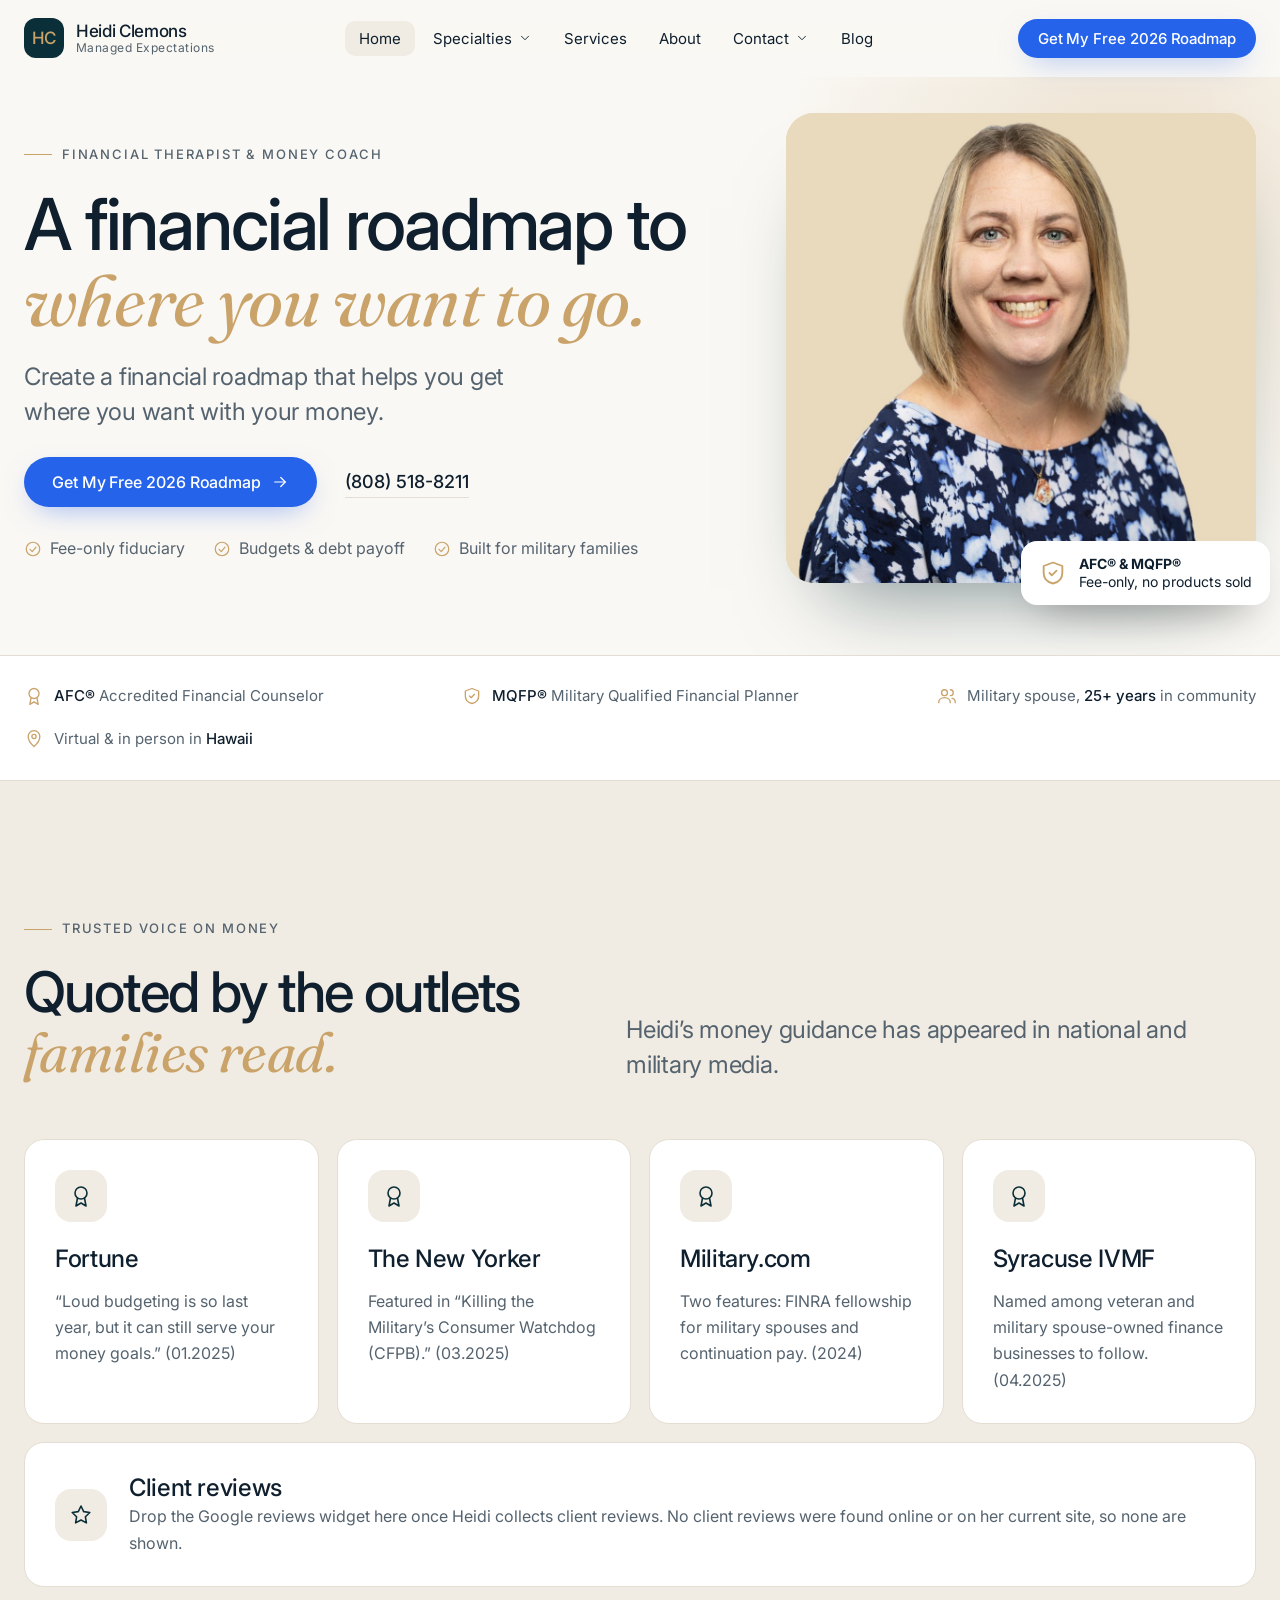
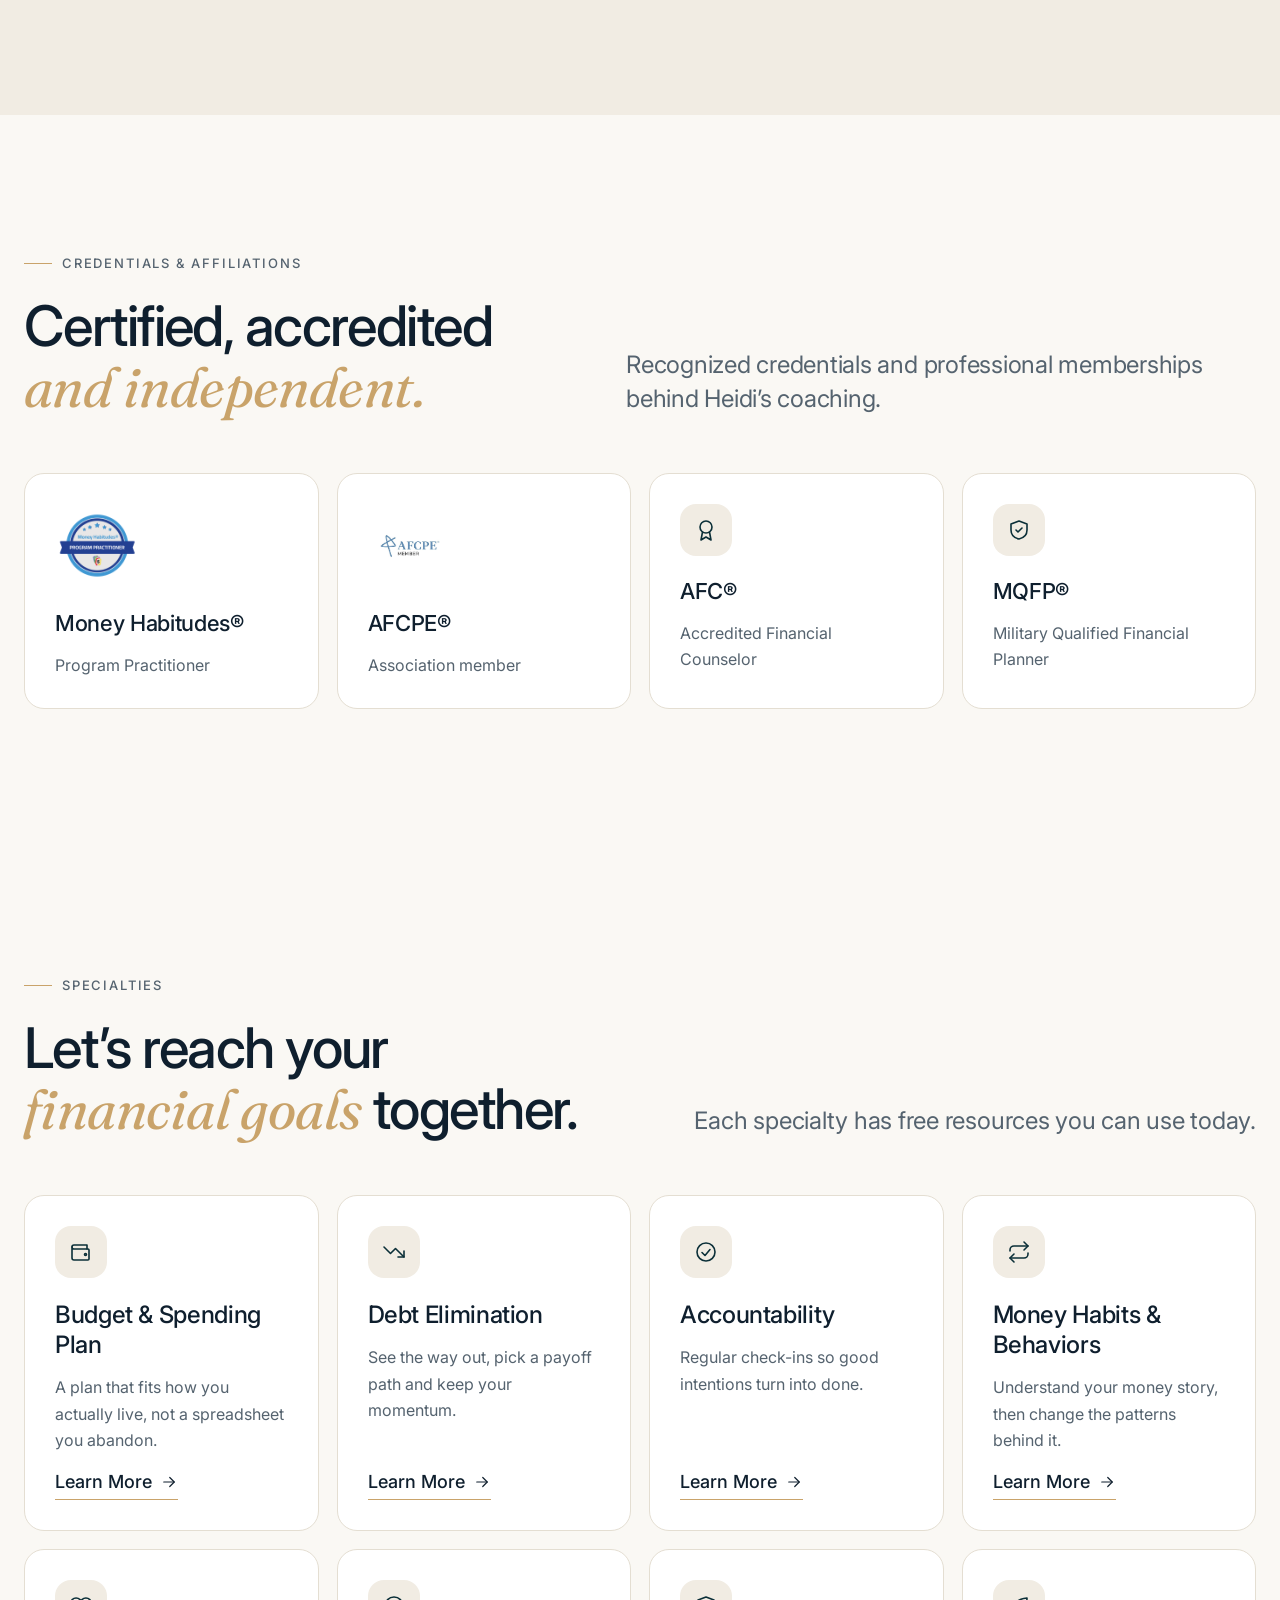
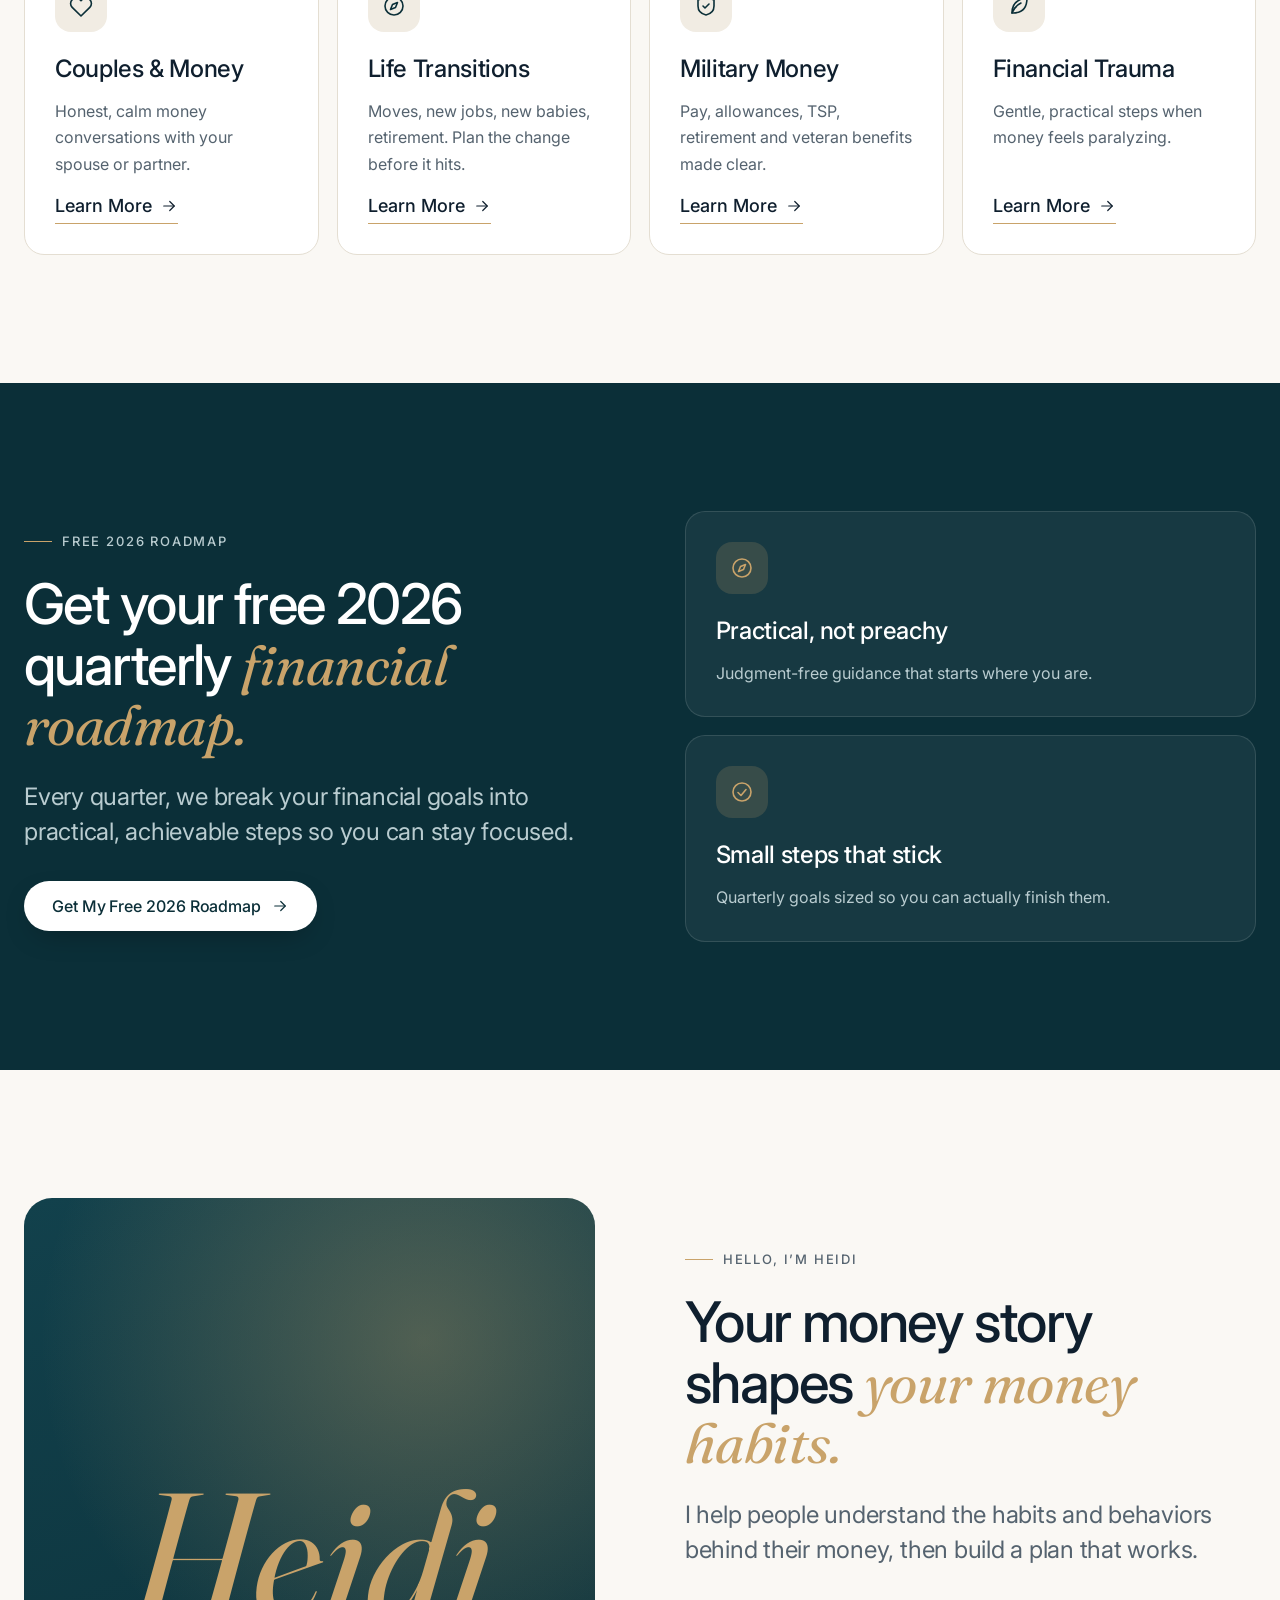
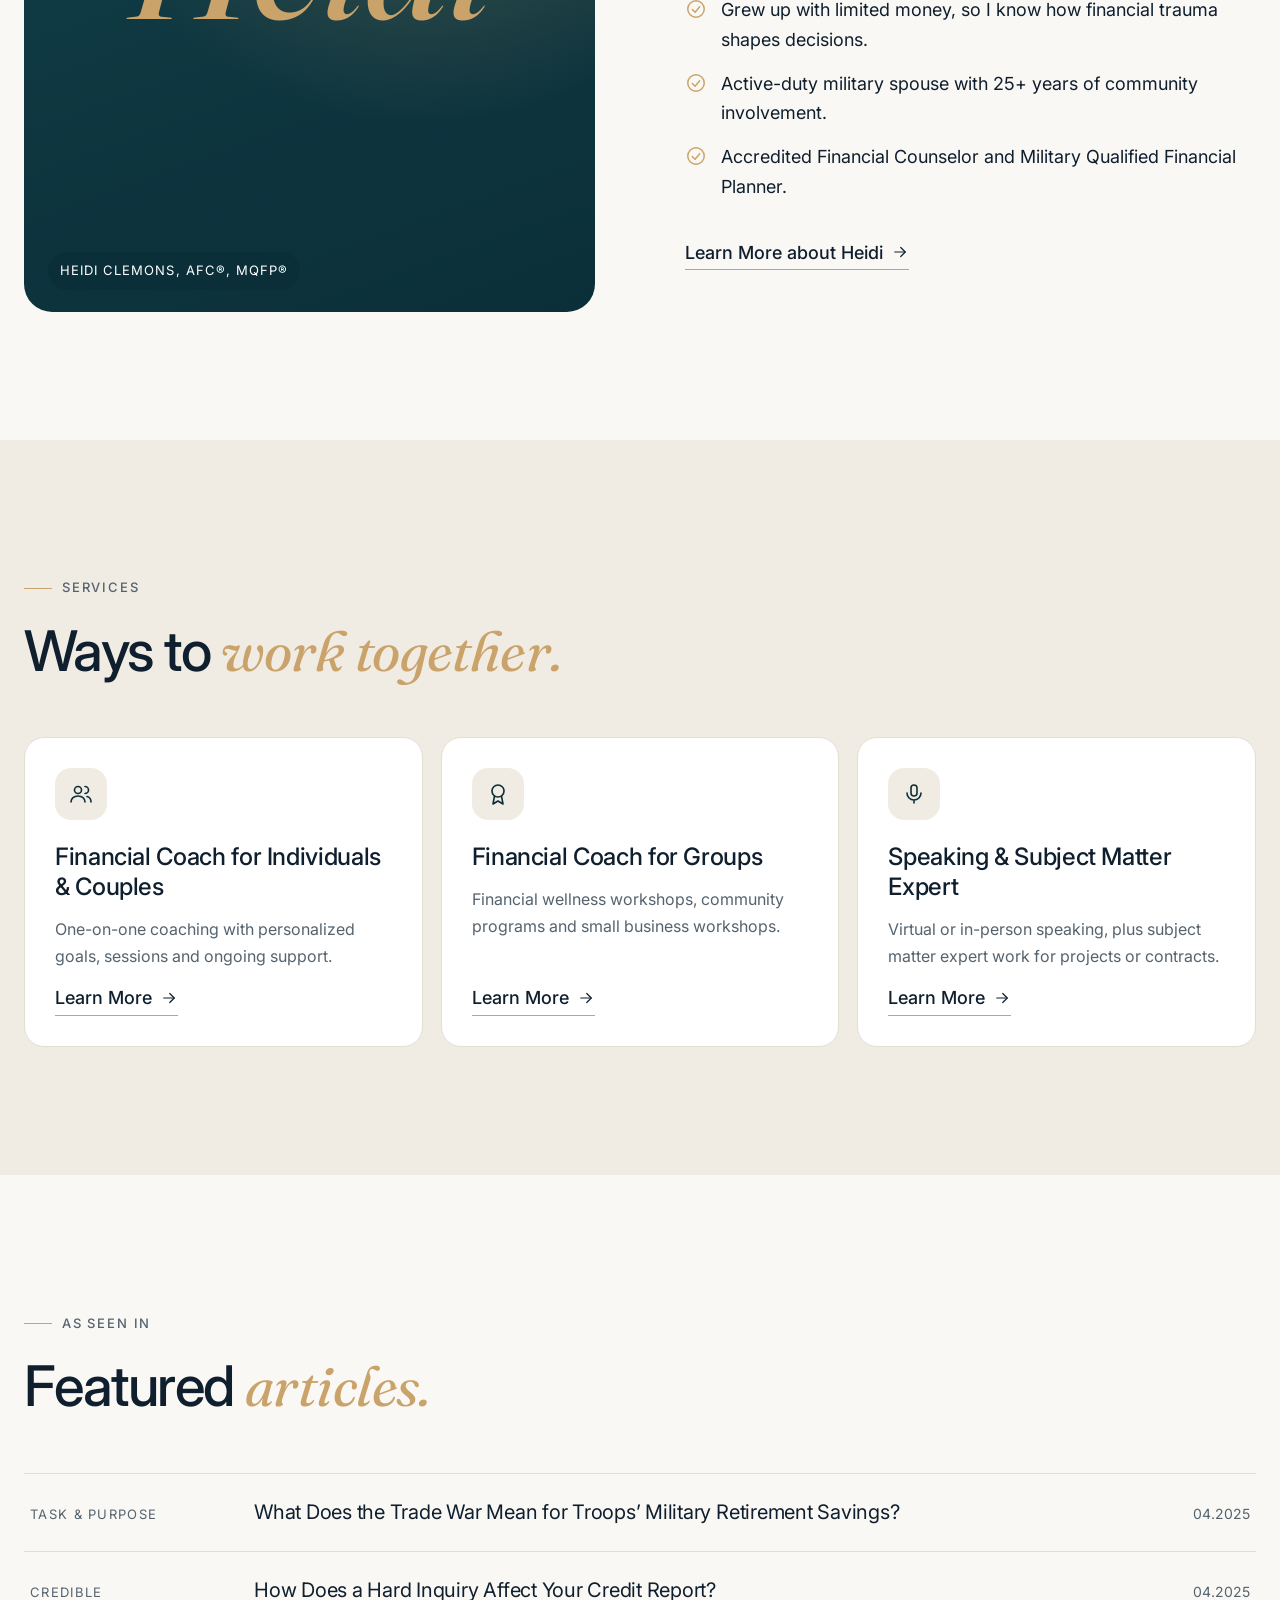
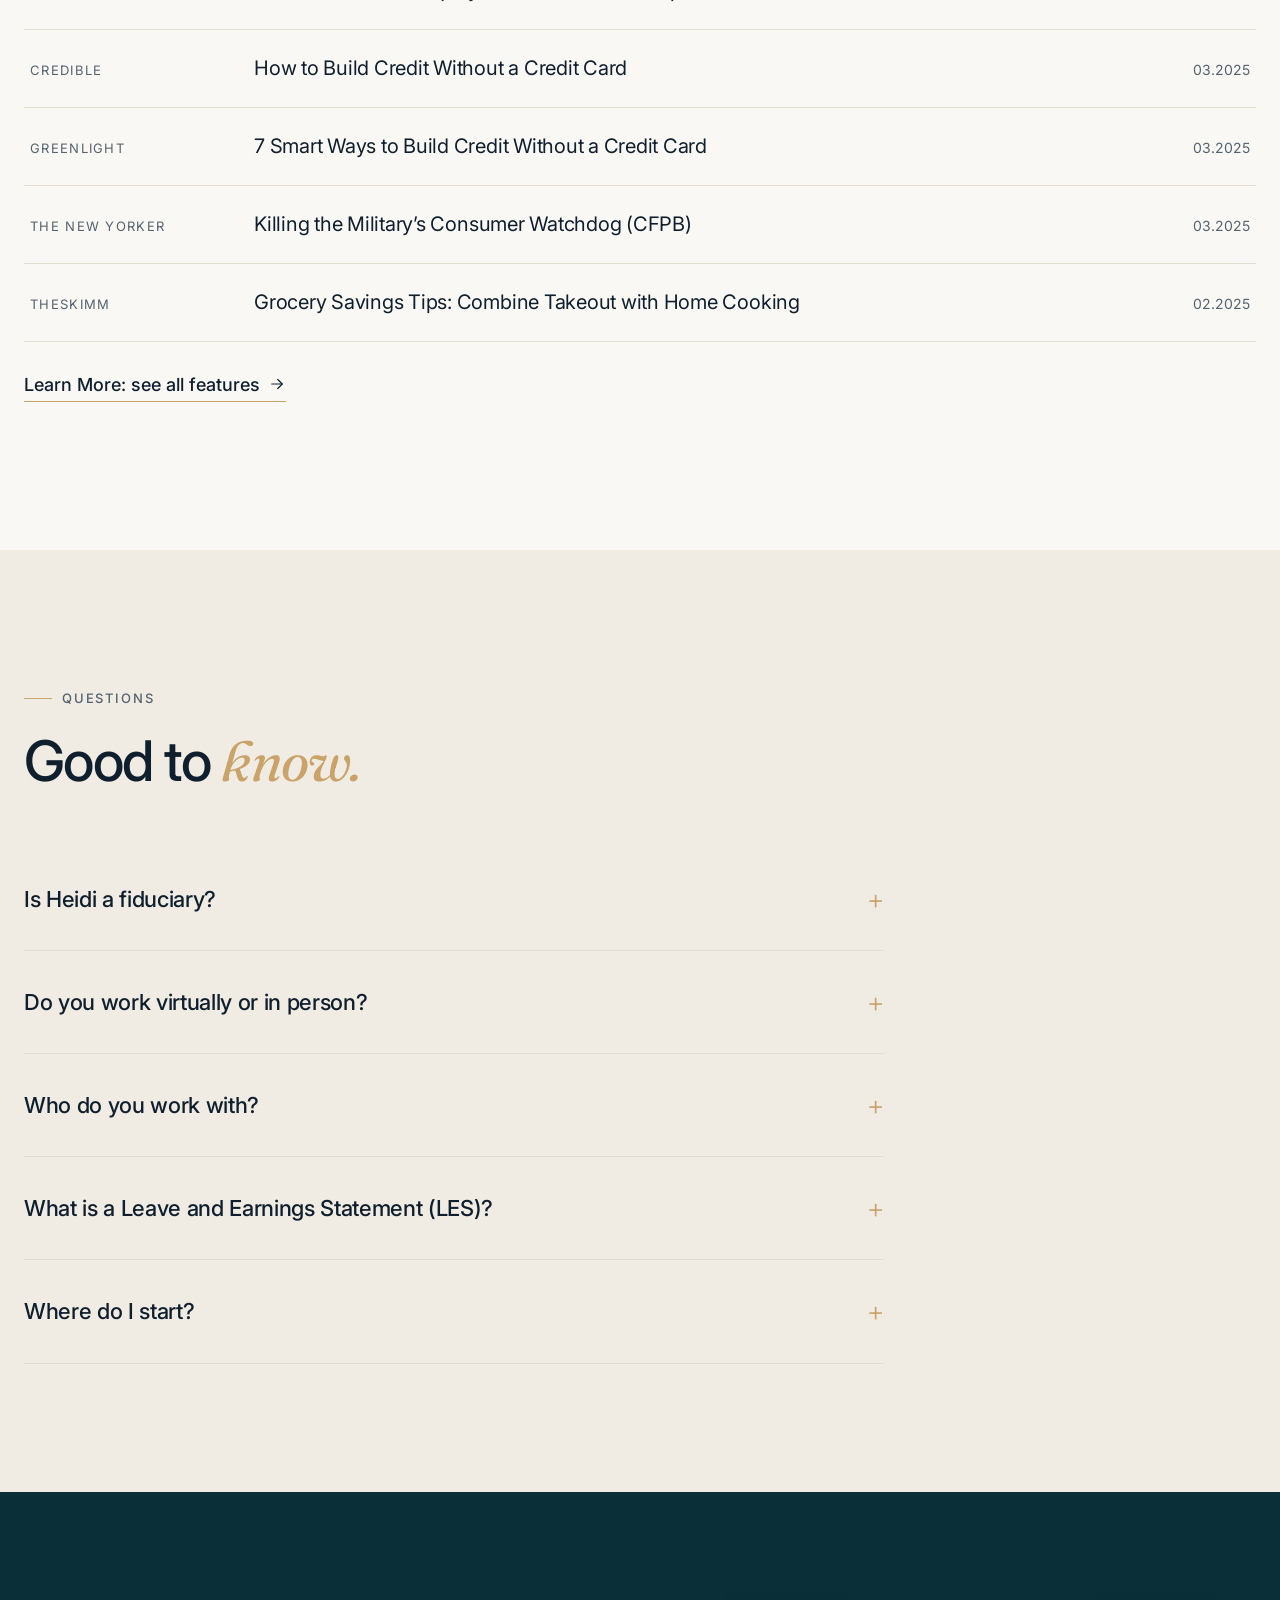
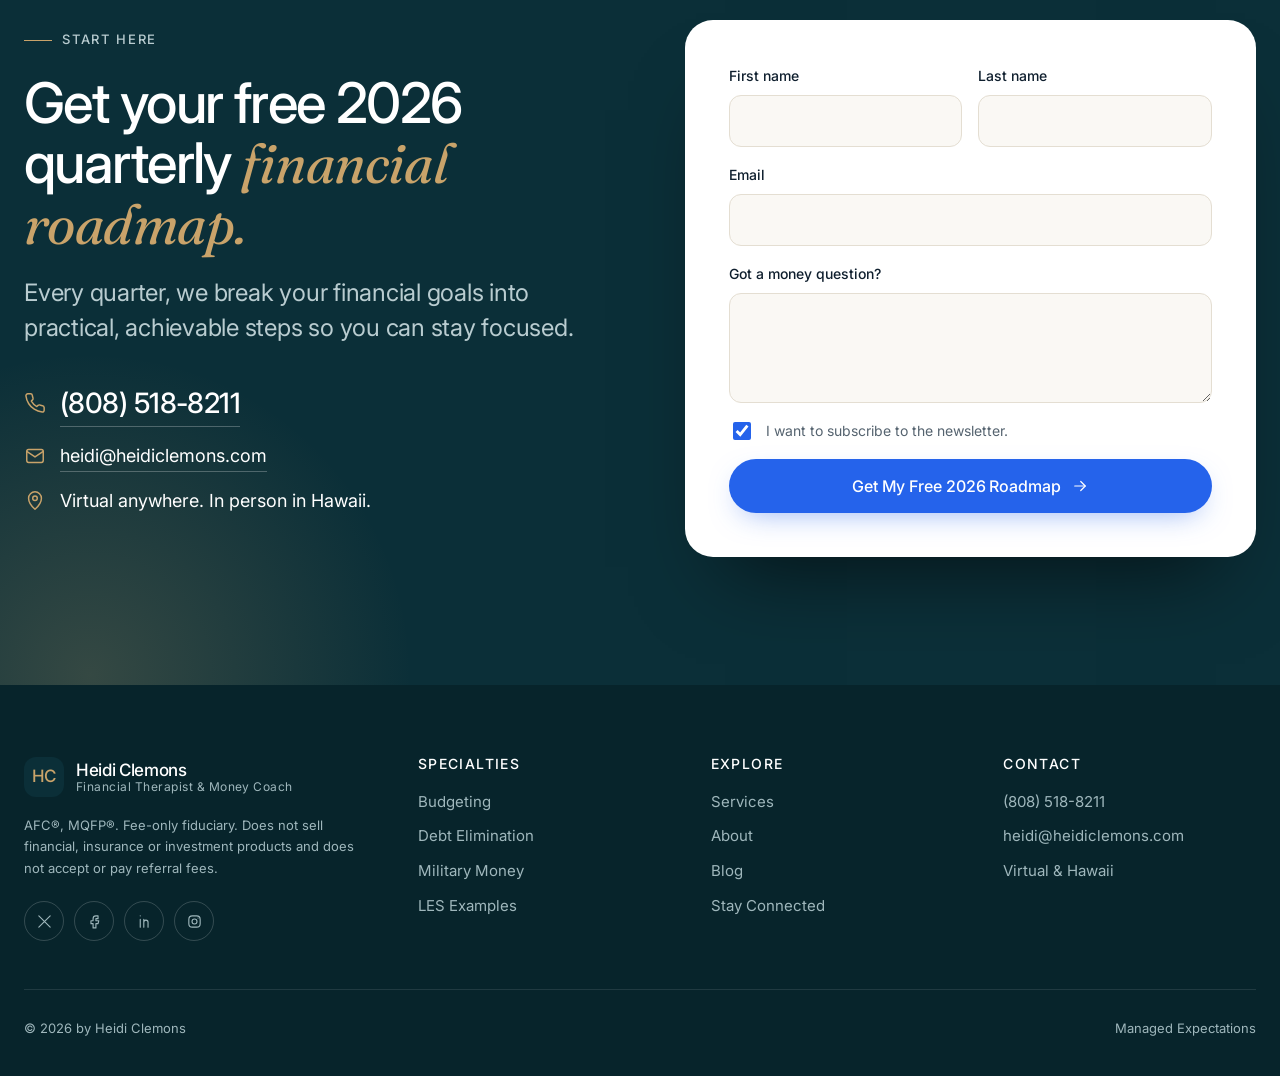
==== index.html @ 1cc0a9b2 "Heidi Clemons draft site Co-Authored-By: Claude Sonnet 5.5 <noreply@anthropic.com>" ====
<!doctype html>
<html lang="en"><head><meta charset="utf-8"><meta name="viewport" content="width=device-width,initial-scale=1">
<meta name="robots" content="noindex,nofollow"><title>Heidi Clemons | Financial Therapist & Money Coach</title><meta name="description" content="Financial therapist and money coach Heidi Clemons, AFC, MQFP. Budgeting, debt, military money and money habits. Virtual and in person in Hawaii.">
<link rel="icon" href="data:image/svg+xml,%3Csvg xmlns=%27http://www.w3.org/2000/svg%27 viewBox=%270 0 32 32%27%3E%3Crect width=%2732%27 height=%2732%27 rx=%268%27 fill=%27%230b2f38%27/%3E%3C/svg%3E"><link rel="preconnect" href="https://fonts.googleapis.com"><link rel="preconnect" href="https://fonts.gstatic.com" crossorigin>
<link rel="stylesheet" href="assets/style.css"></head>
<body>
<header class="site-header">
  <div class="wrap nav">
    <a class="logo" href="index.html" aria-label="Managed Expectations home"><span class="logo-mark">HC</span><span class="logo-text"><b>Heidi Clemons</b><span>Managed Expectations</span></span></a>
    <ul class="menu">
      <li><a href="index.html" class="active">Home</a></li>
      <li class="has-sub"><button aria-expanded="false">Specialties <svg viewBox="0 0 24 24" fill="none" stroke="currentColor" stroke-width="1.6" stroke-linecap="round" stroke-linejoin="round" aria-hidden="true"><path d="M6 9l6 6 6-6"/></svg></button>
        <ul class="dropdown">
          <li><a href="specialties.html">All Specialties</a></li>
          <li><a href="specialties-budgeting.html">Budgeting / Spending Plan</a></li>
          <li><a href="specialties-debt-elimination.html">Debt Elimination</a></li>
          <li><a href="specialties-military-money.html">Military Money</a></li>
          <li><a href="les.html">LES Examples</a></li>
        </ul></li>
      <li><a href="services.html">Services</a></li>
      <li><a href="about.html">About</a></li>
      <li class="has-sub"><button aria-expanded="false">Contact <svg viewBox="0 0 24 24" fill="none" stroke="currentColor" stroke-width="1.6" stroke-linecap="round" stroke-linejoin="round" aria-hidden="true"><path d="M6 9l6 6 6-6"/></svg></button>
        <ul class="dropdown">
          <li><a href="#connect">Book with Heidi</a></li>
          <li><a href="email.html">Stay Connected with Heidi</a></li>
        </ul></li>
      <li><a href="blog.html">Blog</a></li>
      <li class="mob-cta"><a class="btn" href="#connect">Get My Free 2026 Roadmap</a></li>
    </ul>
    <div class="nav-cta"><a class="btn sm" href="#connect">Get My Free 2026 Roadmap</a><button class="burger" aria-label="Menu" aria-expanded="false"><span></span><span></span></button></div>
  </div>
</header><main>
<section class="hero"><div class="wrap hero-grid">
  <div>
    <span class="eyebrow">Financial Therapist &amp; Money Coach</span>
    <h1>A financial roadmap to <em class="accent">where you want to go.</em></h1>
    <p class="subhead">Create a financial roadmap that helps you get where you want with your money.</p>
    <div class="hero-actions"><a class="btn" href="#connect">Get My Free 2026 Roadmap <svg viewBox="0 0 24 24" fill="none" stroke="currentColor" stroke-width="1.6" stroke-linecap="round" stroke-linejoin="round" aria-hidden="true"><path d="M5 12h14"/><path d="M13 6l6 6-6 6"/></svg></a><a class="phone" href="tel:(808)518-8211">(808) 518-8211</a></div>
    <ul class="benefits"><li><svg viewBox="0 0 24 24" fill="none" stroke="currentColor" stroke-width="1.6" stroke-linecap="round" stroke-linejoin="round" aria-hidden="true"><circle cx="12" cy="12" r="9"/><path d="M8 12.5l3 3 5-6"/></svg>Fee-only fiduciary</li><li><svg viewBox="0 0 24 24" fill="none" stroke="currentColor" stroke-width="1.6" stroke-linecap="round" stroke-linejoin="round" aria-hidden="true"><circle cx="12" cy="12" r="9"/><path d="M8 12.5l3 3 5-6"/></svg>Budgets &amp; debt payoff</li><li><svg viewBox="0 0 24 24" fill="none" stroke="currentColor" stroke-width="1.6" stroke-linecap="round" stroke-linejoin="round" aria-hidden="true"><circle cx="12" cy="12" r="9"/><path d="M8 12.5l3 3 5-6"/></svg>Built for military families</li></ul>
  </div>
  <div class="hero-visual rv">
    <img class="headshot" src="assets/headshot.jpg" alt="Heidi Clemons, AFC and MQFP, financial therapist and money coach" width="1000" height="1000" fetchpriority="high">
    <div class="chip"><svg viewBox="0 0 24 24" fill="none" stroke="currentColor" stroke-width="1.6" stroke-linecap="round" stroke-linejoin="round" aria-hidden="true"><path d="M12 3l8 3v6c0 5-3.5 8-8 9-4.5-1-8-4-8-9V6z"/><path d="M9 12l2 2 4-4"/></svg><span><b>AFC® &amp; MQFP®</b><br>Fee-only, no products sold</span></div>
  </div>
</div></section>

<div class="strip"><div class="wrap strip-in">
  <div><svg viewBox="0 0 24 24" fill="none" stroke="currentColor" stroke-width="1.6" stroke-linecap="round" stroke-linejoin="round" aria-hidden="true"><circle cx="12" cy="9" r="6"/><path d="M8.5 14L7 22l5-3 5 3-1.5-8"/></svg><span><b>AFC®</b> Accredited Financial Counselor</span></div>
  <div><svg viewBox="0 0 24 24" fill="none" stroke="currentColor" stroke-width="1.6" stroke-linecap="round" stroke-linejoin="round" aria-hidden="true"><path d="M12 3l8 3v6c0 5-3.5 8-8 9-4.5-1-8-4-8-9V6z"/><path d="M9 12l2 2 4-4"/></svg><span><b>MQFP®</b> Military Qualified Financial Planner</span></div>
  <div><svg viewBox="0 0 24 24" fill="none" stroke="currentColor" stroke-width="1.6" stroke-linecap="round" stroke-linejoin="round" aria-hidden="true"><circle cx="9" cy="8" r="3.5"/><path d="M2 20c0-3.5 3-6 7-6s7 2.5 7 6"/><path d="M16 4.5a3.5 3.5 0 0 1 0 7"/><path d="M18 14.5c2.5.6 4 2.6 4 5.5"/></svg><span>Military spouse, <b>25+ years</b> in community</span></div>
  <div><svg viewBox="0 0 24 24" fill="none" stroke="currentColor" stroke-width="1.6" stroke-linecap="round" stroke-linejoin="round" aria-hidden="true"><path d="M12 21s7-6 7-12a7 7 0 0 0-14 0c0 6 7 12 7 12z"/><circle cx="12" cy="9" r="2.5"/></svg><span>Virtual &amp; in person in <b>Hawaii</b></span></div>
</div></div>


<section class="tint" id="proof">
  <div class="wrap">
    <div class="head rv"><div><span class="eyebrow">Trusted voice on money</span><h2>Quoted by the outlets <em class="accent">families read.</em></h2></div>
    <p class="subhead">Heidi’s money guidance has appeared in national and military media.</p></div>
    <div class="grid g4 rv" style="margin-bottom:18px">
      <div class="card"><div class="icon"><svg viewBox="0 0 24 24" fill="none" stroke="currentColor" stroke-width="1.6" stroke-linecap="round" stroke-linejoin="round" aria-hidden="true"><circle cx="12" cy="9" r="6"/><path d="M8.5 14L7 22l5-3 5 3-1.5-8"/></svg></div><h3>Fortune</h3><p>“Loud budgeting is so last year, but it can still serve your money goals.” (01.2025)</p></div>
      <div class="card"><div class="icon"><svg viewBox="0 0 24 24" fill="none" stroke="currentColor" stroke-width="1.6" stroke-linecap="round" stroke-linejoin="round" aria-hidden="true"><circle cx="12" cy="9" r="6"/><path d="M8.5 14L7 22l5-3 5 3-1.5-8"/></svg></div><h3>The New Yorker</h3><p>Featured in “Killing the Military’s Consumer Watchdog (CFPB).” (03.2025)</p></div>
      <div class="card"><div class="icon"><svg viewBox="0 0 24 24" fill="none" stroke="currentColor" stroke-width="1.6" stroke-linecap="round" stroke-linejoin="round" aria-hidden="true"><circle cx="12" cy="9" r="6"/><path d="M8.5 14L7 22l5-3 5 3-1.5-8"/></svg></div><h3>Military.com</h3><p>Two features: FINRA fellowship for military spouses and continuation pay. (2024)</p></div>
      <div class="card"><div class="icon"><svg viewBox="0 0 24 24" fill="none" stroke="currentColor" stroke-width="1.6" stroke-linecap="round" stroke-linejoin="round" aria-hidden="true"><circle cx="12" cy="9" r="6"/><path d="M8.5 14L7 22l5-3 5 3-1.5-8"/></svg></div><h3>Syracuse IVMF</h3><p>Named among veteran and military spouse-owned finance businesses to follow. (04.2025)</p></div>
    </div>
    <div class="card rv" style="flex-direction:row;align-items:center;gap:22px;flex-wrap:wrap" data-review-slot>
      <div class="icon" style="margin:0"><svg viewBox="0 0 24 24" fill="none" stroke="currentColor" stroke-width="1.6" stroke-linecap="round" stroke-linejoin="round" aria-hidden="true"><path d="M12 3l2.7 5.6 6.1.9-4.4 4.3 1 6.1L12 17l-5.4 2.9 1-6.1L3.2 9.5l6.1-.9z"/></svg></div>
      <div style="flex:1;min-width:240px"><h3>Client reviews</h3><p>Drop the Google reviews widget here once Heidi collects client reviews. No client reviews were found online or on her current site, so none are shown.</p></div>
    </div>
  </div>
</section>

<section id="credentials"><div class="wrap">
  <div class="head rv"><div><span class="eyebrow">Credentials &amp; affiliations</span><h2>Certified, accredited <em class="accent">and independent.</em></h2></div>
  <p class="subhead">Recognized credentials and professional memberships behind Heidi’s coaching.</p></div>
  <div class="grid g4 rv">
    <div class="card cred"><img src="assets/money-habitudes.png" alt="Money Habitudes Program Practitioner badge" loading="lazy"><h3>Money Habitudes®</h3><p>Program Practitioner</p></div>
    <div class="card cred"><img src="assets/afcpe.jpg" alt="AFCPE Member" loading="lazy"><h3>AFCPE®</h3><p>Association member</p></div>
    <div class="card cred"><div class="icon"><svg viewBox="0 0 24 24" fill="none" stroke="currentColor" stroke-width="1.6" stroke-linecap="round" stroke-linejoin="round" aria-hidden="true"><circle cx="12" cy="9" r="6"/><path d="M8.5 14L7 22l5-3 5 3-1.5-8"/></svg></div><h3>AFC®</h3><p>Accredited Financial Counselor</p></div>
    <div class="card cred"><div class="icon"><svg viewBox="0 0 24 24" fill="none" stroke="currentColor" stroke-width="1.6" stroke-linecap="round" stroke-linejoin="round" aria-hidden="true"><path d="M12 3l8 3v6c0 5-3.5 8-8 9-4.5-1-8-4-8-9V6z"/><path d="M9 12l2 2 4-4"/></svg></div><h3>MQFP®</h3><p>Military Qualified Financial Planner</p></div>
  </div>
</div></section>

<section id="specialties"><div class="wrap">
  <div class="head rv"><div><span class="eyebrow">Specialties</span><h2>Let’s reach your <em class="accent">financial goals</em> together.</h2></div><p class="subhead">Each specialty has free resources you can use today.</p></div>
  <div class="grid g4"><a class="card rv" href="specialties-budgeting.html"><div class="icon"><svg viewBox="0 0 24 24" fill="none" stroke="currentColor" stroke-width="1.6" stroke-linecap="round" stroke-linejoin="round" aria-hidden="true"><path d="M3 7a2 2 0 0 1 2-2h13v4"/><path d="M3 7v11a2 2 0 0 0 2 2h14a1 1 0 0 0 1-1v-9a1 1 0 0 0-1-1H5a2 2 0 0 1-2-2"/><circle cx="16.5" cy="14.5" r="1"/></svg></div><h3>Budget & Spending Plan</h3><p>A plan that fits how you actually live, not a spreadsheet you abandon.</p><span class="link">Learn More <svg viewBox="0 0 24 24" fill="none" stroke="currentColor" stroke-width="1.6" stroke-linecap="round" stroke-linejoin="round" aria-hidden="true"><path d="M5 12h14"/><path d="M13 6l6 6-6 6"/></svg></span></a><a class="card rv" href="specialties-debt-elimination.html"><div class="icon"><svg viewBox="0 0 24 24" fill="none" stroke="currentColor" stroke-width="1.6" stroke-linecap="round" stroke-linejoin="round" aria-hidden="true"><path d="M22 17l-8.5-8.5-5 5L2 7"/><path d="M16 17h6v-6"/></svg></div><h3>Debt Elimination</h3><p>See the way out, pick a payoff path and keep your momentum.</p><span class="link">Learn More <svg viewBox="0 0 24 24" fill="none" stroke="currentColor" stroke-width="1.6" stroke-linecap="round" stroke-linejoin="round" aria-hidden="true"><path d="M5 12h14"/><path d="M13 6l6 6-6 6"/></svg></span></a><a class="card rv" href="services.html"><div class="icon"><svg viewBox="0 0 24 24" fill="none" stroke="currentColor" stroke-width="1.6" stroke-linecap="round" stroke-linejoin="round" aria-hidden="true"><circle cx="12" cy="12" r="9"/><path d="M8 12.5l3 3 5-6"/></svg></div><h3>Accountability</h3><p>Regular check-ins so good intentions turn into done.</p><span class="link">Learn More <svg viewBox="0 0 24 24" fill="none" stroke="currentColor" stroke-width="1.6" stroke-linecap="round" stroke-linejoin="round" aria-hidden="true"><path d="M5 12h14"/><path d="M13 6l6 6-6 6"/></svg></span></a><a class="card rv" href="about.html"><div class="icon"><svg viewBox="0 0 24 24" fill="none" stroke="currentColor" stroke-width="1.6" stroke-linecap="round" stroke-linejoin="round" aria-hidden="true"><path d="M17 2l4 4-4 4"/><path d="M3 11v-1a4 4 0 0 1 4-4h14"/><path d="M7 22l-4-4 4-4"/><path d="M21 13v1a4 4 0 0 1-4 4H3"/></svg></div><h3>Money Habits & Behaviors</h3><p>Understand your money story, then change the patterns behind it.</p><span class="link">Learn More <svg viewBox="0 0 24 24" fill="none" stroke="currentColor" stroke-width="1.6" stroke-linecap="round" stroke-linejoin="round" aria-hidden="true"><path d="M5 12h14"/><path d="M13 6l6 6-6 6"/></svg></span></a><a class="card rv" href="services.html"><div class="icon"><svg viewBox="0 0 24 24" fill="none" stroke="currentColor" stroke-width="1.6" stroke-linecap="round" stroke-linejoin="round" aria-hidden="true"><path d="M20.8 5.6a5.5 5.5 0 0 0-7.8 0L12 6.7l-1-1.1a5.5 5.5 0 0 0-7.8 7.8L12 22l8.8-8.6a5.5 5.5 0 0 0 0-7.8z"/></svg></div><h3>Couples & Money</h3><p>Honest, calm money conversations with your spouse or partner.</p><span class="link">Learn More <svg viewBox="0 0 24 24" fill="none" stroke="currentColor" stroke-width="1.6" stroke-linecap="round" stroke-linejoin="round" aria-hidden="true"><path d="M5 12h14"/><path d="M13 6l6 6-6 6"/></svg></span></a><a class="card rv" href="services.html"><div class="icon"><svg viewBox="0 0 24 24" fill="none" stroke="currentColor" stroke-width="1.6" stroke-linecap="round" stroke-linejoin="round" aria-hidden="true"><circle cx="12" cy="12" r="9"/><path d="M15.5 8.5l-2 5-5 2 2-5z"/></svg></div><h3>Life Transitions</h3><p>Moves, new jobs, new babies, retirement. Plan the change before it hits.</p><span class="link">Learn More <svg viewBox="0 0 24 24" fill="none" stroke="currentColor" stroke-width="1.6" stroke-linecap="round" stroke-linejoin="round" aria-hidden="true"><path d="M5 12h14"/><path d="M13 6l6 6-6 6"/></svg></span></a><a class="card rv" href="specialties-military-money.html"><div class="icon"><svg viewBox="0 0 24 24" fill="none" stroke="currentColor" stroke-width="1.6" stroke-linecap="round" stroke-linejoin="round" aria-hidden="true"><path d="M12 3l8 3v6c0 5-3.5 8-8 9-4.5-1-8-4-8-9V6z"/><path d="M9 12l2 2 4-4"/></svg></div><h3>Military Money</h3><p>Pay, allowances, TSP, retirement and veteran benefits made clear.</p><span class="link">Learn More <svg viewBox="0 0 24 24" fill="none" stroke="currentColor" stroke-width="1.6" stroke-linecap="round" stroke-linejoin="round" aria-hidden="true"><path d="M5 12h14"/><path d="M13 6l6 6-6 6"/></svg></span></a><a class="card rv" href="about.html"><div class="icon"><svg viewBox="0 0 24 24" fill="none" stroke="currentColor" stroke-width="1.6" stroke-linecap="round" stroke-linejoin="round" aria-hidden="true"><path d="M5 19c0-9 5-14 15-15 0 10-5 15-14 15"/><path d="M5 19c2-5 5-8 9-10"/></svg></div><h3>Financial Trauma</h3><p>Gentle, practical steps when money feels paralyzing.</p><span class="link">Learn More <svg viewBox="0 0 24 24" fill="none" stroke="currentColor" stroke-width="1.6" stroke-linecap="round" stroke-linejoin="round" aria-hidden="true"><path d="M5 12h14"/><path d="M13 6l6 6-6 6"/></svg></span></a></div>
</div></section>

<section class="dark"><div class="wrap split">
  <div class="rv"><span class="eyebrow">Free 2026 roadmap</span><h2>Get your free 2026 quarterly <em class="accent">financial roadmap.</em></h2>
    <p class="subhead" style="margin:24px 0 32px">Every quarter, we break your financial goals into practical, achievable steps so you can stay focused.</p>
    <a class="btn light" href="#connect">Get My Free 2026 Roadmap <svg viewBox="0 0 24 24" fill="none" stroke="currentColor" stroke-width="1.6" stroke-linecap="round" stroke-linejoin="round" aria-hidden="true"><path d="M5 12h14"/><path d="M13 6l6 6-6 6"/></svg></a></div>
  <div class="grid rv">
    <div class="card"><div class="icon"><svg viewBox="0 0 24 24" fill="none" stroke="currentColor" stroke-width="1.6" stroke-linecap="round" stroke-linejoin="round" aria-hidden="true"><circle cx="12" cy="12" r="9"/><path d="M15.5 8.5l-2 5-5 2 2-5z"/></svg></div><h3>Practical, not preachy</h3><p>Judgment-free guidance that starts where you are.</p></div>
    <div class="card"><div class="icon"><svg viewBox="0 0 24 24" fill="none" stroke="currentColor" stroke-width="1.6" stroke-linecap="round" stroke-linejoin="round" aria-hidden="true"><circle cx="12" cy="12" r="9"/><path d="M8 12.5l3 3 5-6"/></svg></div><h3>Small steps that stick</h3><p>Quarterly goals sized so you can actually finish them.</p></div>
  </div>
</div></section>

<section><div class="wrap split">
  <div class="portrait rv"><span class="initials">Heidi</span><small>Heidi Clemons, AFC®, MQFP®</small></div>
  <div class="rv"><span class="eyebrow">Hello, I’m Heidi</span><h2>Your money story shapes <em class="accent">your money habits.</em></h2>
    <p class="subhead" style="margin:24px 0">I help people understand the habits and behaviors behind their money, then build a plan that works.</p>
    <ul class="checks"><li><svg viewBox="0 0 24 24" fill="none" stroke="currentColor" stroke-width="1.6" stroke-linecap="round" stroke-linejoin="round" aria-hidden="true"><circle cx="12" cy="12" r="9"/><path d="M8 12.5l3 3 5-6"/></svg><span>Grew up with limited money, so I know how financial trauma shapes decisions.</span></li><li><svg viewBox="0 0 24 24" fill="none" stroke="currentColor" stroke-width="1.6" stroke-linecap="round" stroke-linejoin="round" aria-hidden="true"><circle cx="12" cy="12" r="9"/><path d="M8 12.5l3 3 5-6"/></svg><span>Active-duty military spouse with 25+ years of community involvement.</span></li><li><svg viewBox="0 0 24 24" fill="none" stroke="currentColor" stroke-width="1.6" stroke-linecap="round" stroke-linejoin="round" aria-hidden="true"><circle cx="12" cy="12" r="9"/><path d="M8 12.5l3 3 5-6"/></svg><span>Accredited Financial Counselor and Military Qualified Financial Planner.</span></li></ul>
    <a class="link" href="about.html">Learn More about Heidi <svg viewBox="0 0 24 24" fill="none" stroke="currentColor" stroke-width="1.6" stroke-linecap="round" stroke-linejoin="round" aria-hidden="true"><path d="M5 12h14"/><path d="M13 6l6 6-6 6"/></svg></a></div>
</div></section>

<section class="tint"><div class="wrap">
  <div class="head rv"><div><span class="eyebrow">Services</span><h2>Ways to <em class="accent">work together.</em></h2></div></div>
  <div class="grid g3">
    <a class="card rv" href="services.html"><div class="icon"><svg viewBox="0 0 24 24" fill="none" stroke="currentColor" stroke-width="1.6" stroke-linecap="round" stroke-linejoin="round" aria-hidden="true"><circle cx="9" cy="8" r="3.5"/><path d="M2 20c0-3.5 3-6 7-6s7 2.5 7 6"/><path d="M16 4.5a3.5 3.5 0 0 1 0 7"/><path d="M18 14.5c2.5.6 4 2.6 4 5.5"/></svg></div><h3>Financial Coach for Individuals &amp; Couples</h3><p>One-on-one coaching with personalized goals, sessions and ongoing support.</p><span class="link">Learn More <svg viewBox="0 0 24 24" fill="none" stroke="currentColor" stroke-width="1.6" stroke-linecap="round" stroke-linejoin="round" aria-hidden="true"><path d="M5 12h14"/><path d="M13 6l6 6-6 6"/></svg></span></a>
    <a class="card rv" href="services.html"><div class="icon"><svg viewBox="0 0 24 24" fill="none" stroke="currentColor" stroke-width="1.6" stroke-linecap="round" stroke-linejoin="round" aria-hidden="true"><circle cx="12" cy="9" r="6"/><path d="M8.5 14L7 22l5-3 5 3-1.5-8"/></svg></div><h3>Financial Coach for Groups</h3><p>Financial wellness workshops, community programs and small business workshops.</p><span class="link">Learn More <svg viewBox="0 0 24 24" fill="none" stroke="currentColor" stroke-width="1.6" stroke-linecap="round" stroke-linejoin="round" aria-hidden="true"><path d="M5 12h14"/><path d="M13 6l6 6-6 6"/></svg></span></a>
    <a class="card rv" href="services.html"><div class="icon"><svg viewBox="0 0 24 24" fill="none" stroke="currentColor" stroke-width="1.6" stroke-linecap="round" stroke-linejoin="round" aria-hidden="true"><rect x="9" y="3" width="6" height="11" rx="3"/><path d="M5 11a7 7 0 0 0 14 0M12 18v3"/></svg></div><h3>Speaking &amp; Subject Matter Expert</h3><p>Virtual or in-person speaking, plus subject matter expert work for projects or contracts.</p><span class="link">Learn More <svg viewBox="0 0 24 24" fill="none" stroke="currentColor" stroke-width="1.6" stroke-linecap="round" stroke-linejoin="round" aria-hidden="true"><path d="M5 12h14"/><path d="M13 6l6 6-6 6"/></svg></span></a>
  </div>
</div></section>

<section><div class="wrap">
  <div class="head rv"><div><span class="eyebrow">As seen in</span><h2>Featured <em class="accent">articles.</em></h2></div></div>
  <div class="press rv"><a href="https://www.heidiclemons.com/about" target="_blank" rel="noopener"><span class="pub">Task & Purpose</span><span class="ttl">What Does the Trade War Mean for Troops’ Military Retirement Savings?</span><span class="dt">04.2025</span></a><a href="https://www.heidiclemons.com/about" target="_blank" rel="noopener"><span class="pub">Credible</span><span class="ttl">How Does a Hard Inquiry Affect Your Credit Report?</span><span class="dt">04.2025</span></a><a href="https://www.heidiclemons.com/about" target="_blank" rel="noopener"><span class="pub">Credible</span><span class="ttl">How to Build Credit Without a Credit Card</span><span class="dt">03.2025</span></a><a href="https://www.heidiclemons.com/about" target="_blank" rel="noopener"><span class="pub">Greenlight</span><span class="ttl">7 Smart Ways to Build Credit Without a Credit Card</span><span class="dt">03.2025</span></a><a href="https://www.heidiclemons.com/about" target="_blank" rel="noopener"><span class="pub">The New Yorker</span><span class="ttl">Killing the Military’s Consumer Watchdog (CFPB)</span><span class="dt">03.2025</span></a><a href="https://www.heidiclemons.com/about" target="_blank" rel="noopener"><span class="pub">theSkimm</span><span class="ttl">Grocery Savings Tips: Combine Takeout with Home Cooking</span><span class="dt">02.2025</span></a></div>
  <p style="margin-top:28px"><a class="link" href="about.html#press">Learn More: see all features <svg viewBox="0 0 24 24" fill="none" stroke="currentColor" stroke-width="1.6" stroke-linecap="round" stroke-linejoin="round" aria-hidden="true"><path d="M5 12h14"/><path d="M13 6l6 6-6 6"/></svg></a></p>
</div></section>

<section class="tint"><div class="wrap"><div class="head rv"><div><span class="eyebrow">Questions</span><h2>Good to <em class="accent">know.</em></h2></div></div><div class="faq rv"><details><summary>Is Heidi a fiduciary?</summary><p>Yes. Heidi is fee-only and a fiduciary. She does not sell financial, insurance or investment products, does not advise on specific investments, and does not accept or pay referral fees.</p></details><details><summary>Do you work virtually or in person?</summary><p>Both. Coaching is available virtually anywhere, and in person in Hawaii.</p></details><details><summary>Who do you work with?</summary><p>Individuals, couples, military families, groups and small businesses looking at employee financial wellness.</p></details><details><summary>What is a Leave and Earnings Statement (LES)?</summary><p>It is the monthly pay statement for service members. The LES Examples page shows sample statements so you can see how pay and allowances are laid out.</p></details><details><summary>Where do I start?</summary><p>Get the free quarterly roadmap below and book time on Heidi’s calendar. We take it one practical step at a time.</p></details></div></div></section>
</main>
<section class="connect" id="connect">
  <div class="wrap connect-grid">
    <div class="rv">
      <span class="eyebrow" style="color:#b9ccd0">Start here</span>
      <h2>Get your free 2026 quarterly <em class="accent">financial roadmap.</em></h2>
      <p class="subhead" style="color:#b9ccd0">Every quarter, we break your financial goals into practical, achievable steps so you can stay focused.</p>
      <div class="contact-lines">
        <div><svg viewBox="0 0 24 24" fill="none" stroke="currentColor" stroke-width="1.6" stroke-linecap="round" stroke-linejoin="round" aria-hidden="true"><path d="M22 16.9v3a2 2 0 0 1-2.2 2 19.8 19.8 0 0 1-8.6-3.1 19.5 19.5 0 0 1-6-6A19.8 19.8 0 0 1 2.1 4.2 2 2 0 0 1 4.1 2h3a2 2 0 0 1 2 1.7c.1 1 .4 1.9.7 2.8a2 2 0 0 1-.5 2.1L8 9.9a16 16 0 0 0 6 6l1.3-1.3a2 2 0 0 1 2.1-.4c.9.3 1.8.6 2.8.7a2 2 0 0 1 1.7 2z"/></svg><a class="big" href="tel:(808)518-8211">(808) 518-8211</a></div>
        <div><svg viewBox="0 0 24 24" fill="none" stroke="currentColor" stroke-width="1.6" stroke-linecap="round" stroke-linejoin="round" aria-hidden="true"><rect x="3" y="5" width="18" height="14" rx="2"/><path d="M3 7l9 6 9-6"/></svg><a href="mailto:heidi@heidiclemons.com">heidi@heidiclemons.com</a></div>
        <div><svg viewBox="0 0 24 24" fill="none" stroke="currentColor" stroke-width="1.6" stroke-linecap="round" stroke-linejoin="round" aria-hidden="true"><path d="M12 21s7-6 7-12a7 7 0 0 0-14 0c0 6 7 12 7 12z"/><circle cx="12" cy="9" r="2.5"/></svg><span>Virtual anywhere. In person in Hawaii.</span></div>
      </div>
    </div>
    <form class="form rv" novalidate>
      <div class="row"><label>First name<input type="text" name="first" required autocomplete="given-name"></label><label>Last name<input type="text" name="last" required autocomplete="family-name"></label></div>
      <label>Email<input type="email" name="email" required autocomplete="email"></label>
      <label>Got a money question?<textarea name="q"></textarea></label>
      <label class="check"><input type="checkbox" name="sub" checked> I want to subscribe to the newsletter.</label>
      <button class="btn" type="submit">Get My Free 2026 Roadmap <svg viewBox="0 0 24 24" fill="none" stroke="currentColor" stroke-width="1.6" stroke-linecap="round" stroke-linejoin="round" aria-hidden="true"><path d="M5 12h14"/><path d="M13 6l6 6-6 6"/></svg></button>
      <div class="ok"><h3>Thank you.</h3><p>Heidi will be in touch. Prefer to talk now? Call <a class="phone" href="tel:(808)518-8211">(808) 518-8211</a>.</p></div>
    </form>
  </div>
</section>
<footer class="footer">
  <div class="wrap">
    <div class="f-grid">
      <div><a class="logo" href="index.html"><span class="logo-mark">HC</span><span class="logo-text"><b>Heidi Clemons</b><span>Financial Therapist &amp; Money Coach</span></span></a>
        <p class="disclaimer">AFC®, MQFP®. Fee-only fiduciary. Does not sell financial, insurance or investment products and does not accept or pay referral fees.</p>
        <div class="social"><a href="#" aria-label="X"><svg viewBox="0 0 24 24" fill="none" stroke="currentColor" stroke-width="1.6" stroke-linecap="round" stroke-linejoin="round"><path d="M4 4l16 16M20 4L4 20"/></svg></a><a href="#" aria-label="Facebook"><svg viewBox="0 0 24 24" fill="none" stroke="currentColor" stroke-width="1.6" stroke-linecap="round" stroke-linejoin="round"><path d="M14 8h3V4h-3a4 4 0 0 0-4 4v3H7v4h3v6h4v-6h3l1-4h-4V8z"/></svg></a><a href="#" aria-label="LinkedIn"><svg viewBox="0 0 24 24" fill="none" stroke="currentColor" stroke-width="1.6" stroke-linecap="round" stroke-linejoin="round"><path d="M6 9v11M6 4v.01M11 20v-7a3 3 0 0 1 6 0v7M11 9v11"/></svg></a><a href="#" aria-label="Instagram"><svg viewBox="0 0 24 24" fill="none" stroke="currentColor" stroke-width="1.6" stroke-linecap="round" stroke-linejoin="round"><rect x="4" y="4" width="16" height="16" rx="5"/><circle cx="12" cy="12" r="3.5"/><path d="M17 7v.01"/></svg></a></div></div>
      <div><h4>Specialties</h4><ul><li><a href="specialties-budgeting.html">Budgeting</a></li><li><a href="specialties-debt-elimination.html">Debt Elimination</a></li><li><a href="specialties-military-money.html">Military Money</a></li><li><a href="les.html">LES Examples</a></li></ul></div>
      <div><h4>Explore</h4><ul><li><a href="services.html">Services</a></li><li><a href="about.html">About</a></li><li><a href="blog.html">Blog</a></li><li><a href="email.html">Stay Connected</a></li></ul></div>
      <div><h4>Contact</h4><ul><li><a href="tel:(808)518-8211">(808) 518-8211</a></li><li><a href="mailto:heidi@heidiclemons.com">heidi@heidiclemons.com</a></li><li>Virtual &amp; Hawaii</li></ul></div>
    </div>
    <div class="f-bottom"><span>© 2026 by Heidi Clemons</span><span>Managed Expectations</span></div>
  </div>
</footer><script src="assets/site.js"></script></body></html>
---- assets/style.css ----
@import url('https://fonts.googleapis.com/css2?family=Inter:wght@300..700&family=Fraunces:ital,opsz,wght@1,9..144,400&display=swap');

:root {
  --bg: #faf8f4;
  --surface: #ffffff;
  --sand: #f1ece3;
  --ink: #0f1f2e;
  --muted: #55636f;
  --line: #e4ded2;
  --deep: #0b2f38;
  --deep-2: #12414c;
  --accent: #c9a36a;
  --accent-soft: #e9d9bd;
  --cta: #2563eb;
  --cta-hover: #1d4ed8;
  --radius: 20px;
  --max: 1240px;
  --font: 'Inter Variable', 'Inter', system-ui, -apple-system, 'Segoe UI', sans-serif;
  --serif: 'Fraunces', Georgia, serif;
}

*, *::before, *::after { box-sizing: border-box; }
html { scroll-behavior: smooth; scroll-padding-top: 96px; }
body {
  margin: 0; background: var(--bg); color: var(--ink);
  font-family: var(--font); font-weight: 400; font-size: 18px; line-height: 1.65;
  -webkit-font-smoothing: antialiased;
}
img, svg { max-width: 100%; display: block; }
a { color: inherit; }
p { margin: 0 0 1.1em; }

h1, h2, h3, h4 { font-weight: 500; margin: 0; letter-spacing: -0.03em; line-height: 1.05; }
h1 { font-size: clamp(44px, 7.2vw, 80px); }
h2 { font-size: clamp(34px, 4.6vw, 56px); letter-spacing: -0.028em; line-height: 1.08; }
h3 { font-size: 24px; letter-spacing: -0.015em; line-height: 1.25; }
em.accent { font-family: var(--serif); font-style: italic; font-weight: 400; letter-spacing: -0.01em; color: var(--accent); }
.dark em.accent { color: var(--accent); }
.subhead { font-size: 24px; line-height: 1.45; color: var(--muted); letter-spacing: -0.01em; }
.small { font-size: 13px; }
.eyebrow {
  display: inline-flex; align-items: center; gap: 10px;
  font-size: 13px; font-weight: 500; letter-spacing: .14em; text-transform: uppercase; color: var(--muted);
  margin-bottom: 22px;
}
.eyebrow::before { content: ''; width: 28px; height: 1px; background: var(--accent); }

.wrap { width: min(var(--max), 100% - 48px); margin-inline: auto; }
section { padding: clamp(72px, 10vw, 140px) 0; }
.dark { background: var(--deep); color: #eaf1f2; }
.dark .subhead, .dark .eyebrow, .dark p { color: #b9ccd0; }
.dark h2, .dark h3, .dark h1 { color: #fff; }
.tint { background: var(--sand); }

/* Buttons: one primary CTA colour (blue). Light variant on dark. */
.btn {
  display: inline-flex; align-items: center; justify-content: center; gap: 10px;
  padding: 16px 28px; border-radius: 999px; border: 0; cursor: pointer;
  font: 500 16px/1 var(--font); text-decoration: none; letter-spacing: -0.005em;
  background: var(--cta); color: #fff; transition: background .2s, transform .2s, box-shadow .2s;
  box-shadow: 0 10px 30px -12px rgba(37,99,235,.55);
}
.btn:hover { background: var(--cta-hover); transform: translateY(-2px); }
.btn svg { width: 18px; height: 18px; }
.btn.light { background: #fff; color: var(--deep); box-shadow: 0 10px 30px -12px rgba(0,0,0,.4); }
.btn.light:hover { background: #f3f6f7; }
.btn.sm { padding: 12px 20px; font-size: 15px; }
.link {
  display: inline-flex; gap: 8px; align-items: center; font-weight: 500; text-decoration: none;
  border-bottom: 1px solid var(--accent); padding-bottom: 2px;
}
.link:hover { border-color: var(--ink); }
.link svg { width: 18px; height: 18px; }
.phone { font-weight: 500; text-decoration: none; border-bottom: 1px solid var(--line); }
.phone:hover { border-color: var(--ink); }

/* Header */
.site-header {
  position: sticky; top: 0; z-index: 50;
  background: rgba(250,248,244,.86); backdrop-filter: saturate(1.4) blur(14px);
  border-bottom: 1px solid transparent; transition: border-color .25s, box-shadow .25s;
}
.site-header.scrolled { border-color: var(--line); box-shadow: 0 8px 30px -22px rgba(15,31,46,.4); }
.nav { display: flex; align-items: center; justify-content: space-between; height: 76px; gap: 24px; }
.logo { display: flex; align-items: center; gap: 12px; text-decoration: none; }
.logo-mark {
  width: 40px; height: 40px; border-radius: 12px; background: var(--deep); color: var(--accent);
  display: grid; place-items: center; font: 500 17px/1 var(--font); letter-spacing: -0.04em;
}
.logo-text { display: flex; flex-direction: column; line-height: 1.1; }
.logo-text b { font-weight: 500; font-size: 17px; letter-spacing: -0.02em; }
.logo-text span { font-size: 12px; color: var(--muted); letter-spacing: .04em; }
.menu { display: flex; align-items: center; gap: 4px; list-style: none; margin: 0; padding: 0; }
.menu > li { position: relative; }
.menu > li > a, .menu > li > button {
  display: inline-flex; align-items: center; gap: 6px; padding: 10px 14px; border-radius: 10px;
  font: 400 15px/1 var(--font); color: var(--ink); text-decoration: none; background: none; border: 0; cursor: pointer;
}
.menu > li > a:hover, .menu > li > button:hover, .menu a.active { background: var(--sand); }
.menu svg { width: 14px; height: 14px; transition: transform .2s; }
.dropdown {
  position: absolute; top: 100%; left: 0; min-width: 240px; padding: 8px; list-style: none; margin: 8px 0 0;
  background: #fff; border: 1px solid var(--line); border-radius: 16px;
  box-shadow: 0 30px 60px -30px rgba(15,31,46,.35);
  opacity: 0; visibility: hidden; transform: translateY(6px); transition: .18s;
}
.has-sub:hover .dropdown, .has-sub:focus-within .dropdown, .has-sub.open .dropdown { opacity: 1; visibility: visible; transform: none; }
.dropdown a { display: block; padding: 11px 14px; border-radius: 10px; font-size: 15px; text-decoration: none; }
.dropdown a:hover { background: var(--sand); }
.nav-cta { display: flex; align-items: center; gap: 12px; }
.burger { display: none; width: 44px; height: 44px; border-radius: 12px; border: 1px solid var(--line); background: #fff; cursor: pointer; }
.burger span { display: block; width: 18px; height: 1.5px; background: var(--ink); margin: 5px auto; transition: .2s; }

/* Hero */
.hero { padding: clamp(48px, 7vw, 96px) 0 clamp(72px, 9vw, 130px); position: relative; overflow: hidden; }
.hero::before {
  content: ''; position: absolute; width: 780px; height: 780px; right: -240px; top: -260px; border-radius: 50%;
  background: radial-gradient(circle, rgba(201,163,106,.28), transparent 65%); pointer-events: none;
}
.hero-grid { display: grid; grid-template-columns: 1.15fr .85fr; gap: 64px; align-items: center; position: relative; }
.hero h1 { margin-bottom: 28px; }
.hero .subhead { max-width: 34ch; margin-bottom: 36px; }
.hero-actions { display: flex; flex-wrap: wrap; align-items: center; gap: 22px 28px; }
.benefits { list-style: none; padding: 0; margin: 40px 0 0; display: flex; flex-wrap: wrap; gap: 12px 28px; font-size: 16px; color: var(--muted); }
.benefits li { display: flex; align-items: center; gap: 8px; }
.benefits svg { width: 18px; height: 18px; color: var(--accent); flex: none; }

.road-card {
  background: var(--deep); color: #fff; border-radius: 28px; padding: 36px; position: relative;
  box-shadow: 0 50px 80px -40px rgba(11,47,56,.7);
}
.road-card .tag { font-size: 13px; letter-spacing: .12em; text-transform: uppercase; color: var(--accent); }
.road-card h3 { margin: 10px 0 28px; font-size: 28px; color: #fff; }
.road { position: relative; display: grid; gap: 22px; padding-left: 34px; }
.road::before { content: ''; position: absolute; left: 7px; top: 8px; bottom: 8px; width: 1px; background: linear-gradient(var(--accent), rgba(201,163,106,.15)); }
.stop { position: relative; }
.stop::before { content: ''; position: absolute; left: -34px; top: 5px; width: 15px; height: 15px; border-radius: 50%; background: var(--deep); border: 2px solid var(--accent); }
.stop b { display: block; font-weight: 500; font-size: 17px; }
.stop span { font-size: 14px; color: #a9c0c5; }
.chip {
  position: absolute; right: -14px; bottom: -22px; background: #fff; color: var(--ink); padding: 14px 18px; border-radius: 16px;
  box-shadow: 0 20px 40px -20px rgba(0,0,0,.4); display: flex; gap: 12px; align-items: center; font-size: 14px; line-height: 1.3;
}
.chip svg { width: 28px; height: 28px; color: var(--accent); }

/* Trust strip */
.strip { padding: 0; border-block: 1px solid var(--line); background: var(--surface); }
.strip-in { display: flex; flex-wrap: wrap; justify-content: space-between; gap: 18px 36px; padding: 28px 0; font-size: 15px; color: var(--muted); }
.strip-in div { display: flex; align-items: center; gap: 10px; }
.strip-in svg { width: 20px; height: 20px; color: var(--accent); }
.strip-in b { color: var(--ink); font-weight: 500; }

/* Section heads */
.head { display: flex; justify-content: space-between; align-items: flex-end; gap: 40px; margin-bottom: 56px; flex-wrap: wrap; }
.head .subhead { max-width: 42ch; margin: 0; }
.head h2 { max-width: 16ch; }

/* Cards */
.grid { display: grid; gap: 18px; }
.g4 { grid-template-columns: repeat(4, 1fr); }
.g3 { grid-template-columns: repeat(3, 1fr); }
.g2 { grid-template-columns: repeat(2, 1fr); }
.card {
  background: var(--surface); border: 1px solid var(--line); border-radius: var(--radius); padding: 30px;
  text-decoration: none; display: flex; flex-direction: column; gap: 14px; transition: transform .25s, box-shadow .25s, border-color .25s;
}
a.card:hover { transform: translateY(-5px); box-shadow: 0 30px 50px -34px rgba(15,31,46,.4); border-color: var(--accent-soft); }
.card p { margin: 0; color: var(--muted); font-size: 16px; }
.icon {
  width: 52px; height: 52px; border-radius: 16px; background: var(--sand); color: var(--deep);
  display: grid; place-items: center; margin-bottom: 8px;
}
.icon svg { width: 24px; height: 24px; }
.dark .card { background: rgba(255,255,255,.05); border-color: rgba(255,255,255,.12); }
.dark .icon { background: rgba(201,163,106,.18); color: var(--accent); }
.card .link { margin-top: auto; align-self: flex-start; }

/* Split */
.split { display: grid; grid-template-columns: 1fr 1fr; gap: clamp(40px, 7vw, 110px); align-items: center; }
.portrait {
  aspect-ratio: 4/5; border-radius: 28px; position: relative; overflow: hidden;
  background: linear-gradient(160deg, var(--deep-2), var(--deep));
  display: grid; place-items: center; color: var(--accent);
}
.portrait::before { content: ''; position: absolute; inset: 0; background: radial-gradient(circle at 70% 20%, rgba(201,163,106,.35), transparent 55%); }
.portrait .initials { font: 400 clamp(90px, 14vw, 180px)/1 var(--serif); font-style: italic; position: relative; }
.portrait small { position: absolute; left: 24px; bottom: 22px; color: #a9c0c5; font-size: 13px; letter-spacing: .08em; text-transform: uppercase; }
.checks { list-style: none; padding: 0; margin: 28px 0 36px; display: grid; gap: 14px; }
.checks li { display: flex; gap: 14px; align-items: flex-start; }
.checks svg { width: 22px; height: 22px; color: var(--accent); flex: none; margin-top: 3px; }

/* Steps (real sequence: plain numerals allowed) */
.steps { display: grid; grid-template-columns: repeat(3, 1fr); gap: 18px; counter-reset: s; }
.step { background: var(--surface); border: 1px solid var(--line); border-radius: var(--radius); padding: 30px; }
.step .n { display: inline-block; font-size: 13px; font-weight: 500; letter-spacing: .1em; text-transform: uppercase; color: var(--deep); background: var(--accent-soft); padding: 6px 12px; border-radius: 999px; margin-bottom: 18px; }
.step p { color: var(--muted); font-size: 16px; margin: 10px 0 0; }

/* Press list */
.press { border-top: 1px solid var(--line); }
.press a {
  display: grid; grid-template-columns: 200px 1fr 90px; gap: 24px; align-items: baseline;
  padding: 22px 6px; border-bottom: 1px solid var(--line); text-decoration: none; transition: padding .25s, background .25s;
}
.press a:hover { padding-left: 18px; background: rgba(255,255,255,.6); }
.press .pub { font-size: 13px; letter-spacing: .1em; text-transform: uppercase; color: var(--muted); }
.press .ttl { font-size: 20px; letter-spacing: -0.012em; }
.press .dt { text-align: right; font-size: 14px; color: var(--muted); }

/* FAQ */
.faq { max-width: 860px; }
.faq details { border-bottom: 1px solid var(--line); padding: 4px 0; }
.faq summary {
  list-style: none; cursor: pointer; padding: 24px 0; font-size: 22px; font-weight: 500; letter-spacing: -0.015em;
  display: flex; justify-content: space-between; align-items: center; gap: 20px;
}
.faq summary::-webkit-details-marker { display: none; }
.faq summary::after { content: '+'; font-size: 28px; font-weight: 300; color: var(--accent); transition: transform .2s; }
.faq details[open] summary::after { transform: rotate(45deg); }
.faq details p { color: var(--muted); padding-bottom: 24px; margin: 0; max-width: 62ch; }

/* Page hero (inner pages) */
.page-hero { padding: clamp(56px, 8vw, 110px) 0 clamp(40px, 6vw, 80px); position: relative; overflow: hidden; }
.page-hero::after {
  content: ''; position: absolute; width: 560px; height: 560px; right: -160px; top: -240px; border-radius: 50%;
  background: radial-gradient(circle, rgba(201,163,106,.25), transparent 65%);
}
.page-hero h1 { font-size: clamp(42px, 6.2vw, 72px); max-width: 17ch; margin-bottom: 24px; }
.page-hero .subhead { max-width: 40ch; margin-bottom: 34px; }
.crumbs { font-size: 13px; color: var(--muted); margin-bottom: 26px; display: flex; gap: 8px; }
.crumbs a { text-decoration: none; }
.crumbs a:hover { text-decoration: underline; }

/* Resource lists */
.res { display: grid; gap: 12px; grid-template-columns: repeat(2, 1fr); }
.res a {
  display: flex; justify-content: space-between; gap: 16px; align-items: flex-start; padding: 22px 24px; border-radius: 16px;
  background: var(--surface); border: 1px solid var(--line); text-decoration: none; transition: .2s;
}
.res a:hover { border-color: var(--accent); transform: translateY(-3px); }
.res b { font-weight: 500; display: block; font-size: 18px; letter-spacing: -0.01em; }
.res span { font-size: 15px; color: var(--muted); display: block; margin-top: 4px; }
.res svg { width: 18px; height: 18px; flex: none; margin-top: 5px; color: var(--accent); }
.subtitle { font-size: 13px; letter-spacing: .12em; text-transform: uppercase; color: var(--muted); margin: 48px 0 18px; font-weight: 500; }
.quote { font-size: clamp(28px, 3.6vw, 44px); line-height: 1.25; letter-spacing: -0.025em; font-weight: 500; max-width: 24ch; }

/* Blog */
.post { display: grid; grid-template-columns: 150px 1fr auto; gap: 28px; align-items: start; padding: 30px 0; border-bottom: 1px solid var(--line); text-decoration: none; }
.post:first-child { border-top: 1px solid var(--line); }
.post time { font-size: 14px; color: var(--muted); padding-top: 6px; }
.post h3 { font-size: 26px; margin-bottom: 8px; }
.post p { margin: 0; color: var(--muted); font-size: 16px; max-width: 62ch; }
.post svg { width: 22px; height: 22px; color: var(--accent); margin-top: 6px; transition: transform .2s; }
.post:hover svg { transform: translate(4px, -4px); }
.post:hover h3 { text-decoration: underline; text-decoration-color: var(--accent); text-underline-offset: 6px; }

/* PDF cards */
.pdf { align-items: flex-start; }

/* Bottom form */
.connect { background: var(--deep); color: #fff; position: relative; overflow: hidden; }
.connect::before { content: ''; position: absolute; width: 700px; height: 700px; left: -260px; bottom: -340px; border-radius: 50%; background: radial-gradient(circle, rgba(201,163,106,.22), transparent 65%); }
.connect-grid { display: grid; grid-template-columns: 1fr 1fr; gap: clamp(40px, 7vw, 100px); align-items: start; position: relative; }
.connect h2 { color: #fff; margin-bottom: 22px; }
.connect p { color: #b9ccd0; }
.contact-lines { display: grid; gap: 14px; margin-top: 34px; }
.contact-lines div { display: flex; gap: 14px; align-items: center; }
.contact-lines svg { width: 22px; height: 22px; color: var(--accent); flex: none; }
.contact-lines a { color: #fff; text-decoration: none; border-bottom: 1px solid rgba(255,255,255,.25); }
.contact-lines .big { font-size: 28px; font-weight: 500; letter-spacing: -0.02em; }
.form { background: #fff; color: var(--ink); border-radius: 28px; padding: clamp(26px, 4vw, 44px); display: grid; gap: 16px; box-shadow: 0 50px 80px -40px rgba(0,0,0,.6); }
.form .row { display: grid; grid-template-columns: 1fr 1fr; gap: 16px; }
.form label { display: grid; gap: 8px; font-size: 14px; font-weight: 500; }
.form input[type=text], .form input[type=email], .form textarea {
  font: 400 16px var(--font); padding: 15px 16px; border-radius: 12px; border: 1px solid var(--line); background: var(--bg); color: var(--ink); outline: none; transition: .2s; width: 100%;
}
.form textarea { min-height: 110px; resize: vertical; }
.form input:focus, .form textarea:focus { border-color: var(--cta); box-shadow: 0 0 0 4px rgba(37,99,235,.14); background: #fff; }
.form .check { display: flex; flex-direction: row; gap: 12px; align-items: center; font-weight: 400; color: var(--muted); }
.form .check input { width: 18px; height: 18px; accent-color: var(--cta); }
.form .btn { width: 100%; padding: 18px; }
.form .ok { display: none; text-align: center; padding: 20px 0; }
.form.sent > :not(.ok) { display: none; }
.form.sent .ok { display: block; }

/* Footer */
.footer { background: #07242b; color: #9fb7bc; padding: 72px 0 36px; font-size: 15px; }
.f-grid { display: grid; grid-template-columns: 1.4fr 1fr 1fr 1fr; gap: 40px; padding-bottom: 48px; border-bottom: 1px solid rgba(255,255,255,.1); }
.footer h4 { color: #fff; font-size: 14px; font-weight: 500; letter-spacing: .1em; text-transform: uppercase; margin-bottom: 18px; }
.footer ul { list-style: none; padding: 0; margin: 0; display: grid; gap: 10px; }
.footer a { text-decoration: none; }
.footer a:hover { color: #fff; }
.footer .logo-text b { color: #fff; }
.footer .logo-text span { color: #9fb7bc; }
.f-bottom { display: flex; justify-content: space-between; flex-wrap: wrap; gap: 14px; padding-top: 28px; font-size: 13px; }
.social { display: flex; gap: 10px; margin-top: 22px; }
.social a { width: 40px; height: 40px; border: 1px solid rgba(255,255,255,.18); border-radius: 50%; display: grid; place-items: center; }
.social svg { width: 17px; height: 17px; }
.disclaimer { max-width: 62ch; margin-top: 18px; font-size: 13px; }

/* Reveal */
.js .rv { opacity: 0; transform: translateY(22px); transition: opacity .8s cubic-bezier(.2,.7,.2,1), transform .8s cubic-bezier(.2,.7,.2,1); }
.js .rv.in { opacity: 1; transform: none; }
@media (prefers-reduced-motion: reduce) { .rv { opacity: 1; transform: none; transition: none; } html { scroll-behavior: auto; } }

/* Responsive */
@media (max-width: 1040px) {
  .g4 { grid-template-columns: repeat(2, 1fr); }
  .hero-grid, .split, .connect-grid { grid-template-columns: 1fr; }
  .road-card { max-width: 520px; }
  .f-grid { grid-template-columns: 1fr 1fr; }
  .steps, .g3 { grid-template-columns: 1fr; }
}
@media (max-width: 920px) {
  .burger { display: block; }
  .nav-cta .btn { display: none; }
  .menu {
    position: fixed; inset: 76px 0 0 0; background: var(--bg); flex-direction: column; align-items: stretch; gap: 0;
    padding: 20px 24px 40px; overflow-y: auto; display: none;
  }
  .menu.open { display: flex; }
  .menu > li { border-bottom: 1px solid var(--line); }
  .menu > li > a, .menu > li > button { width: 100%; justify-content: space-between; padding: 20px 4px; font-size: 20px; border-radius: 0; }
  .dropdown { position: static; opacity: 1; visibility: visible; transform: none; box-shadow: none; border: 0; margin: 0; padding: 0 0 12px 12px; display: none; background: none; }
  .has-sub:hover .dropdown, .has-sub:focus-within .dropdown { display: none; opacity: 1; }
  .has-sub.open .dropdown { display: block; }
  .has-sub.open > button svg { transform: rotate(180deg); }
  .menu .mob-cta { display: block; border: 0; padding-top: 24px; }
  .menu .mob-cta .btn { width: 100%; }
}
.mob-cta { display: none; }
@media (max-width: 720px) {
  body { font-size: 17px; }
  .subhead { font-size: 20px; }
  .g4, .g2, .res { grid-template-columns: 1fr; }
  .press a { grid-template-columns: 1fr; gap: 6px; }
  .press .dt { text-align: left; }
  .post { grid-template-columns: 1fr; gap: 8px; }
  .post svg { display: none; }
  .form .row { grid-template-columns: 1fr; }
  .f-grid { grid-template-columns: 1fr; }
  .chip { position: static; margin-top: 24px; }
  .wrap { width: calc(100% - 32px); }
}
.dark .card p { color: #b9ccd0; }
.dark .card h3 { color: #fff; }

/* Headshot hero + credentials */
.hero-visual { position: relative; }
.headshot { width: 100%; aspect-ratio: 1/1.08; object-fit: cover; object-position: center top; border-radius: 28px; box-shadow: 0 50px 80px -44px rgba(11,47,56,.55); background: var(--accent-soft); }
.road-card.mini { position: absolute; left: -36px; bottom: 56px; width: 250px; padding: 20px 22px; border-radius: 20px; }
.road-card.mini .road { gap: 10px; margin-top: 12px; }
.road-card.mini .stop b { font-size: 14px; }
.road-card.mini .stop::before { top: 3px; width: 12px; height: 12px; }
.road-card.mini .road::before { left: 5px; }
.road-card.mini .road { padding-left: 28px; }
.road-card.mini .stop::before { left: -28px; }
.portrait img { position: absolute; inset: 0; width: 100%; height: 100%; object-fit: cover; object-position: center top; }
.portrait small { z-index: 1; background: rgba(11,47,56,.72); color: #fff; padding: 8px 12px; border-radius: 999px; }
.cred { align-items: flex-start; }
.cred img { height: 84px; width: auto; max-width: 100%; object-fit: contain; margin-bottom: 8px; border-radius: 8px; }
.cred h3 { font-size: 22px; }
@media (max-width: 1040px) { .road-card.mini { left: 16px; bottom: 16px; } .hero-visual { max-width: 520px; } }
.hero { padding-top: 36px; padding-bottom: 72px; }
.hero h1 { font-size: clamp(44px, 5.6vw, 72px); margin-bottom: 22px; }
.hero .subhead { margin-bottom: 28px; }
.hero-visual { max-width: 470px; justify-self: end; width: 100%; }
.headshot { aspect-ratio: 1/1; }
.benefits { margin-top: 28px; }
.headshot { height: auto; }
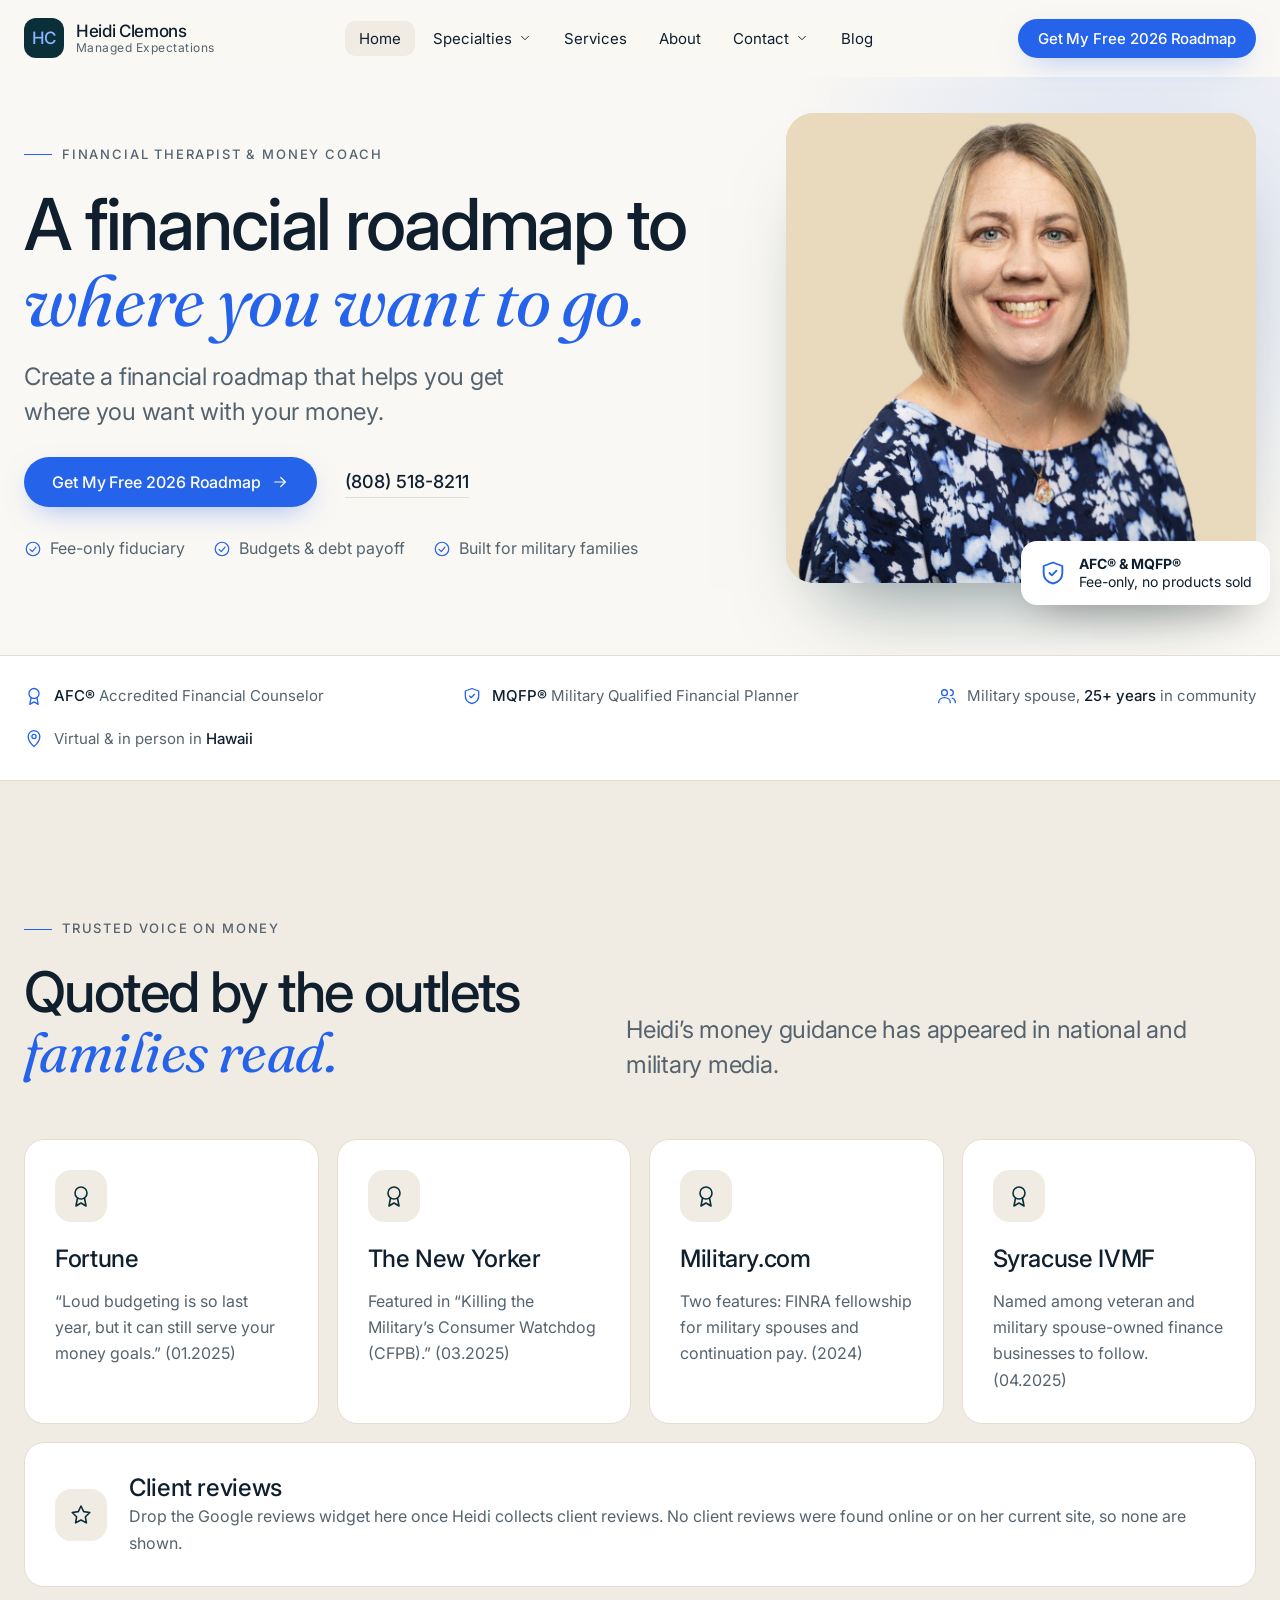
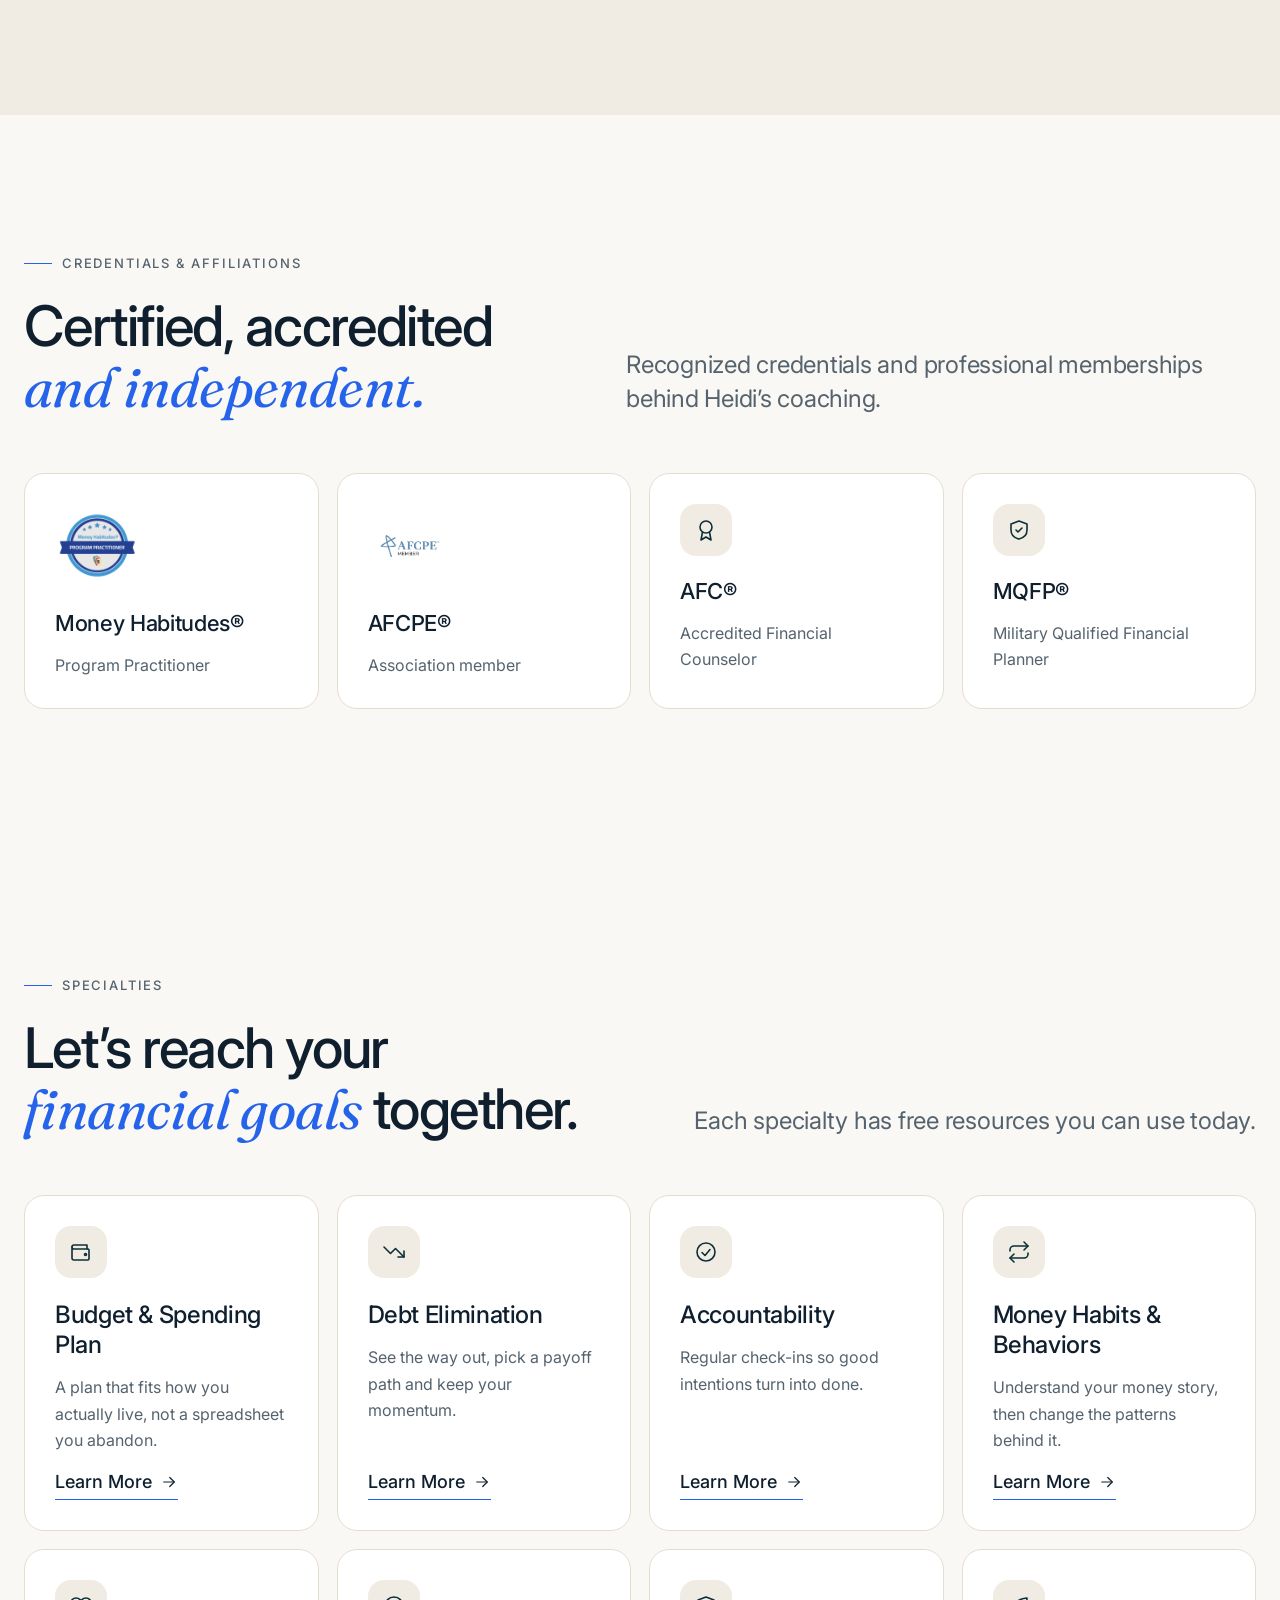
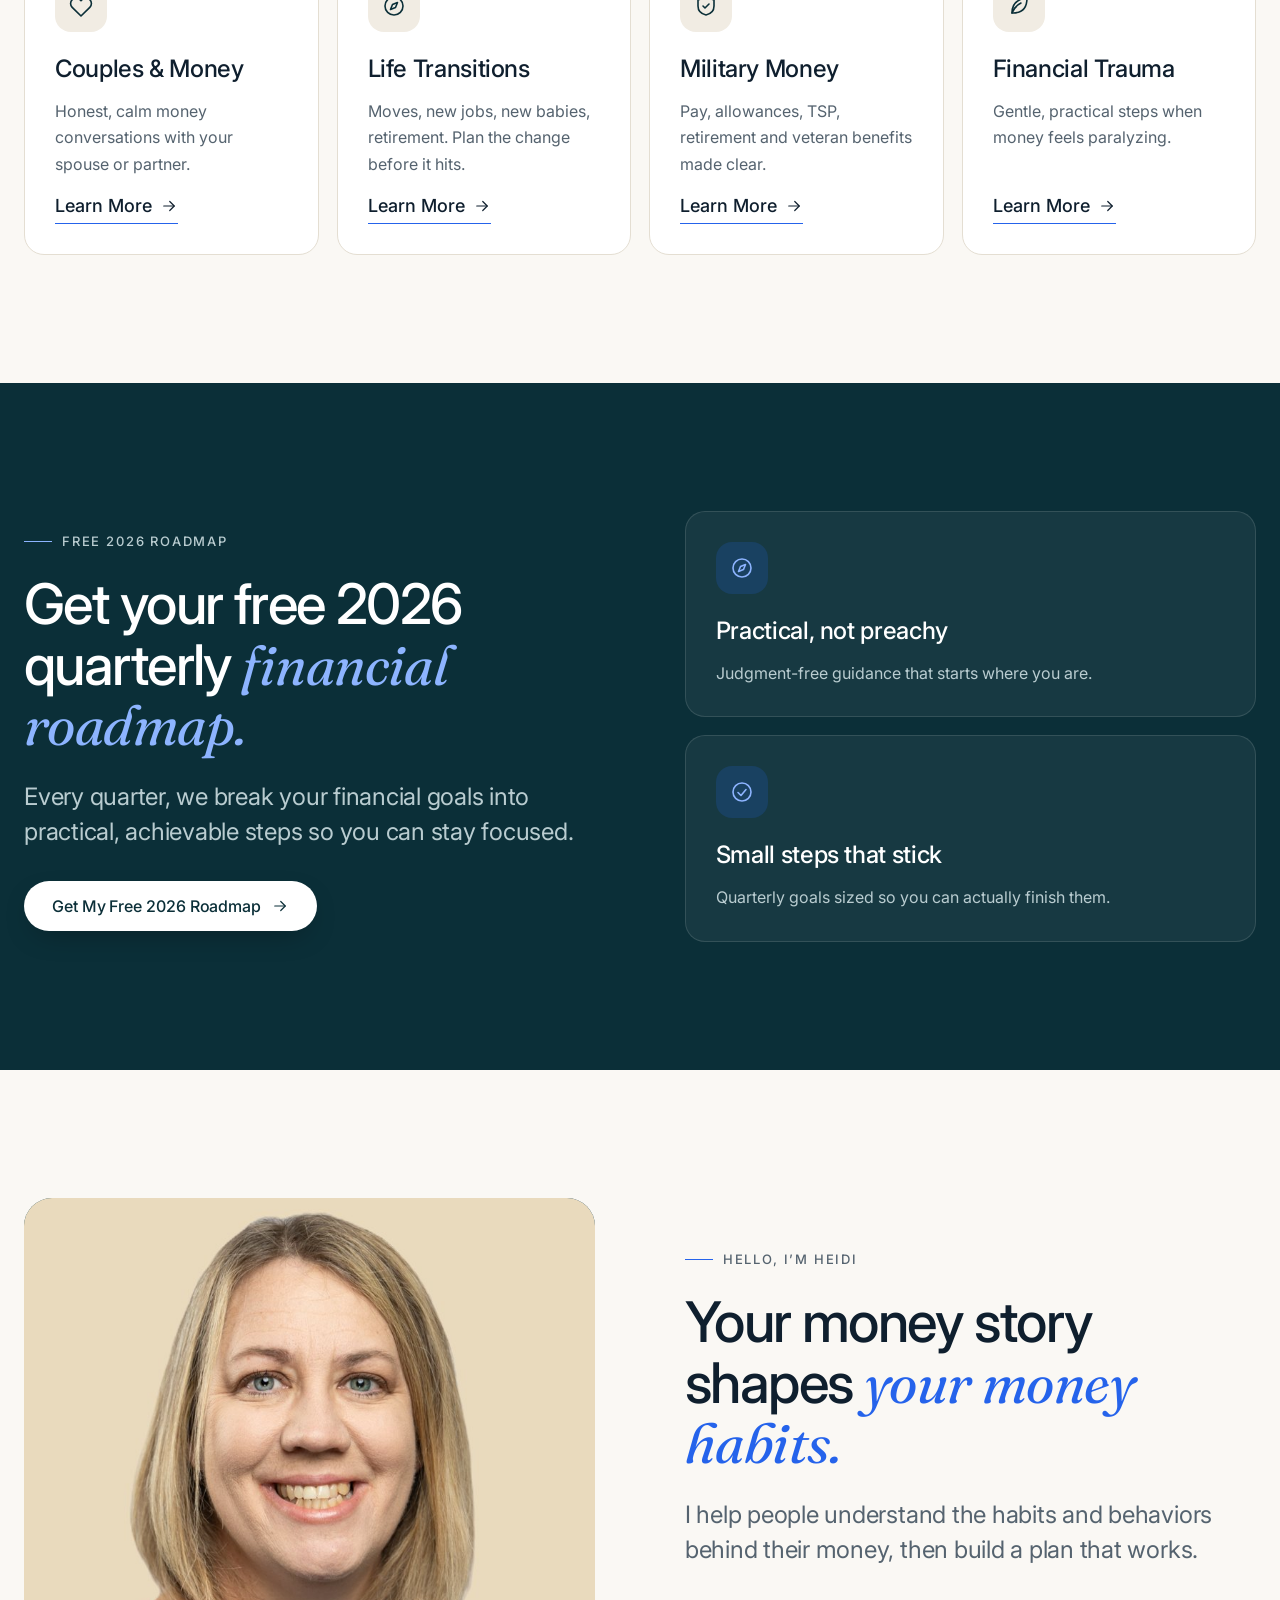
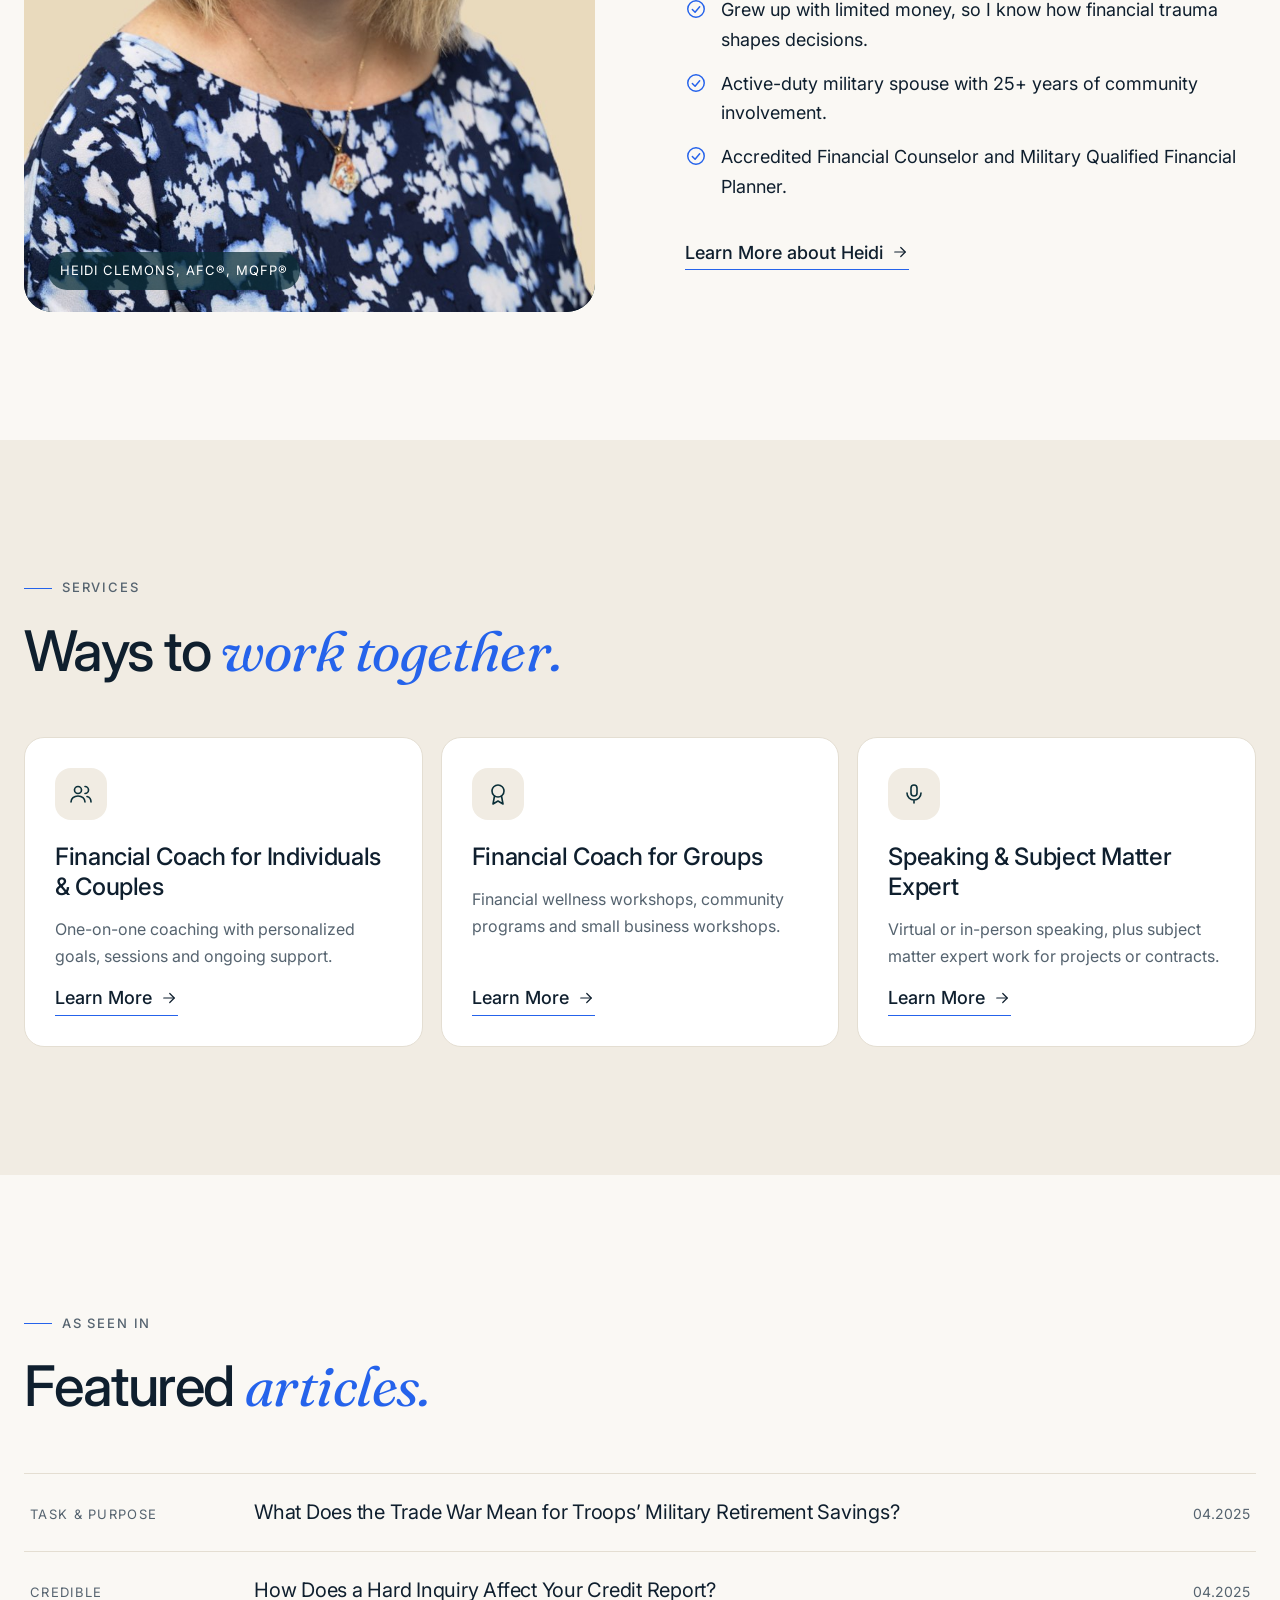
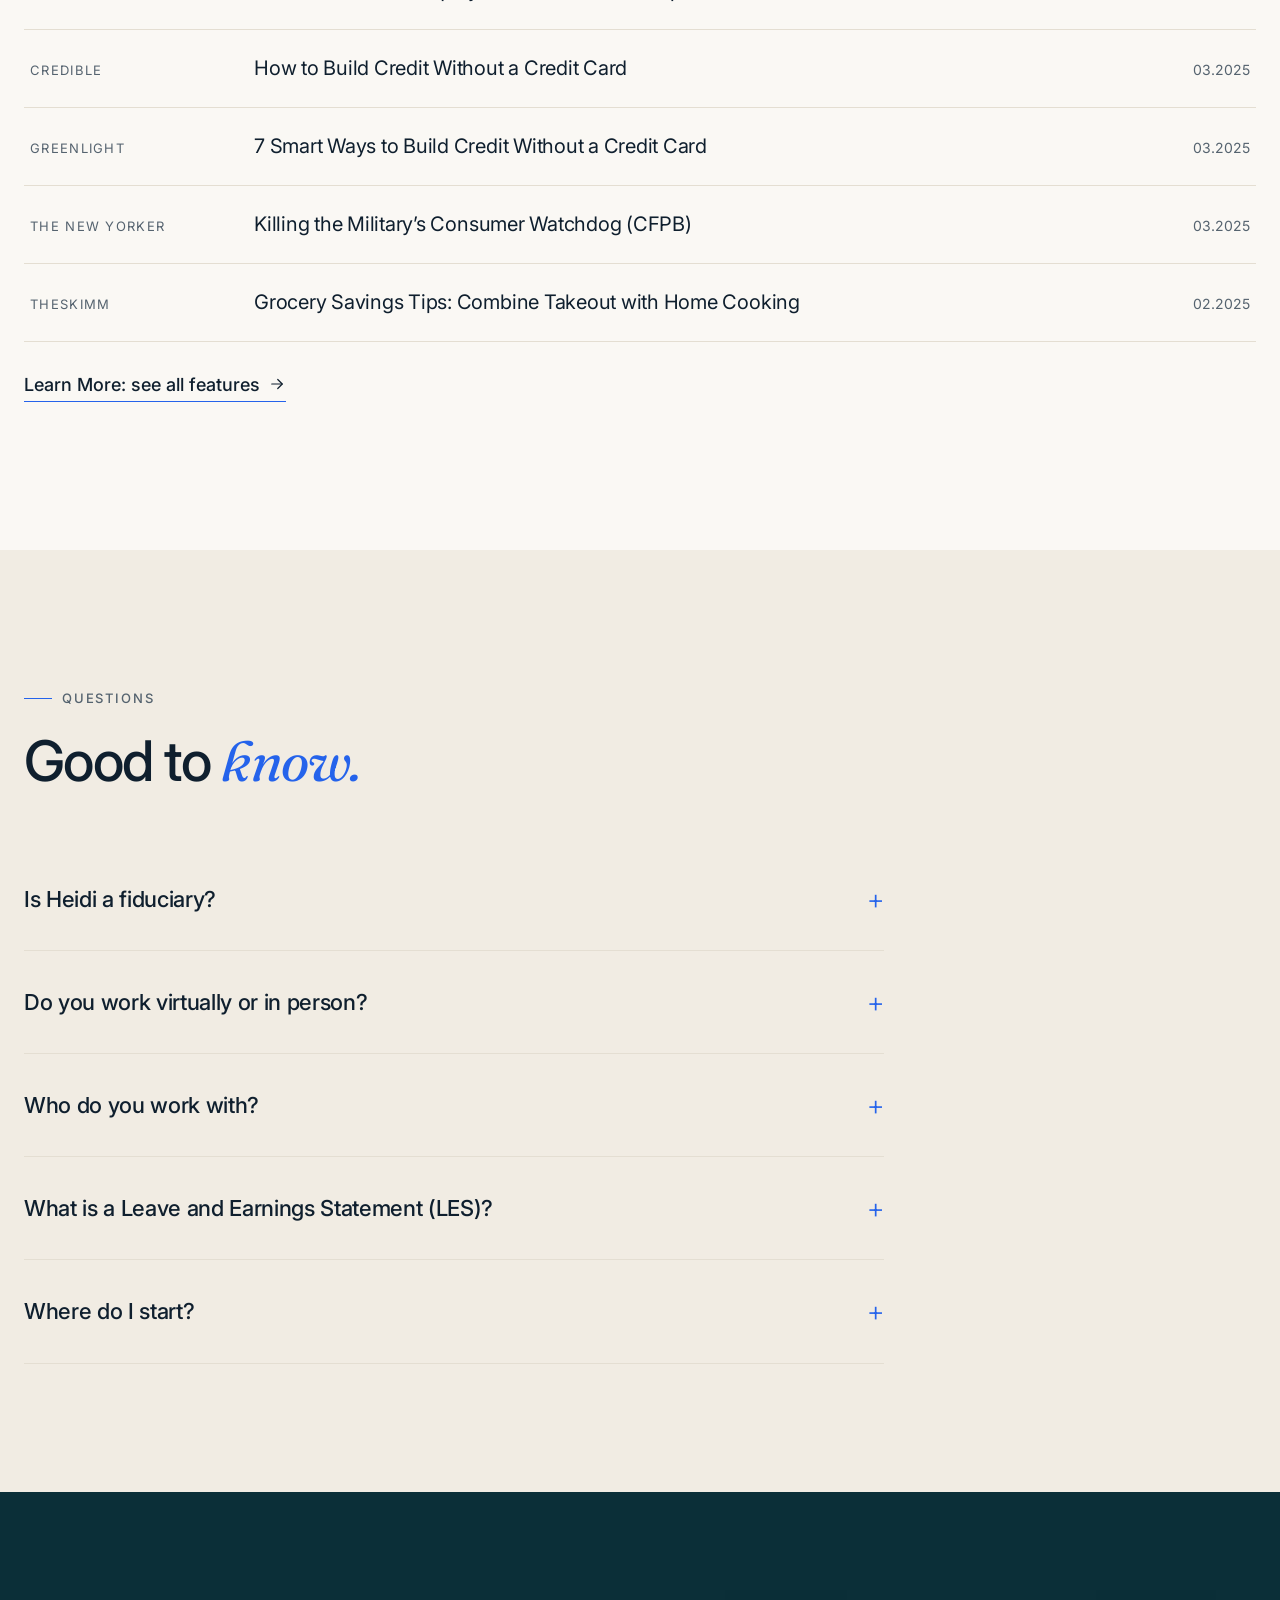
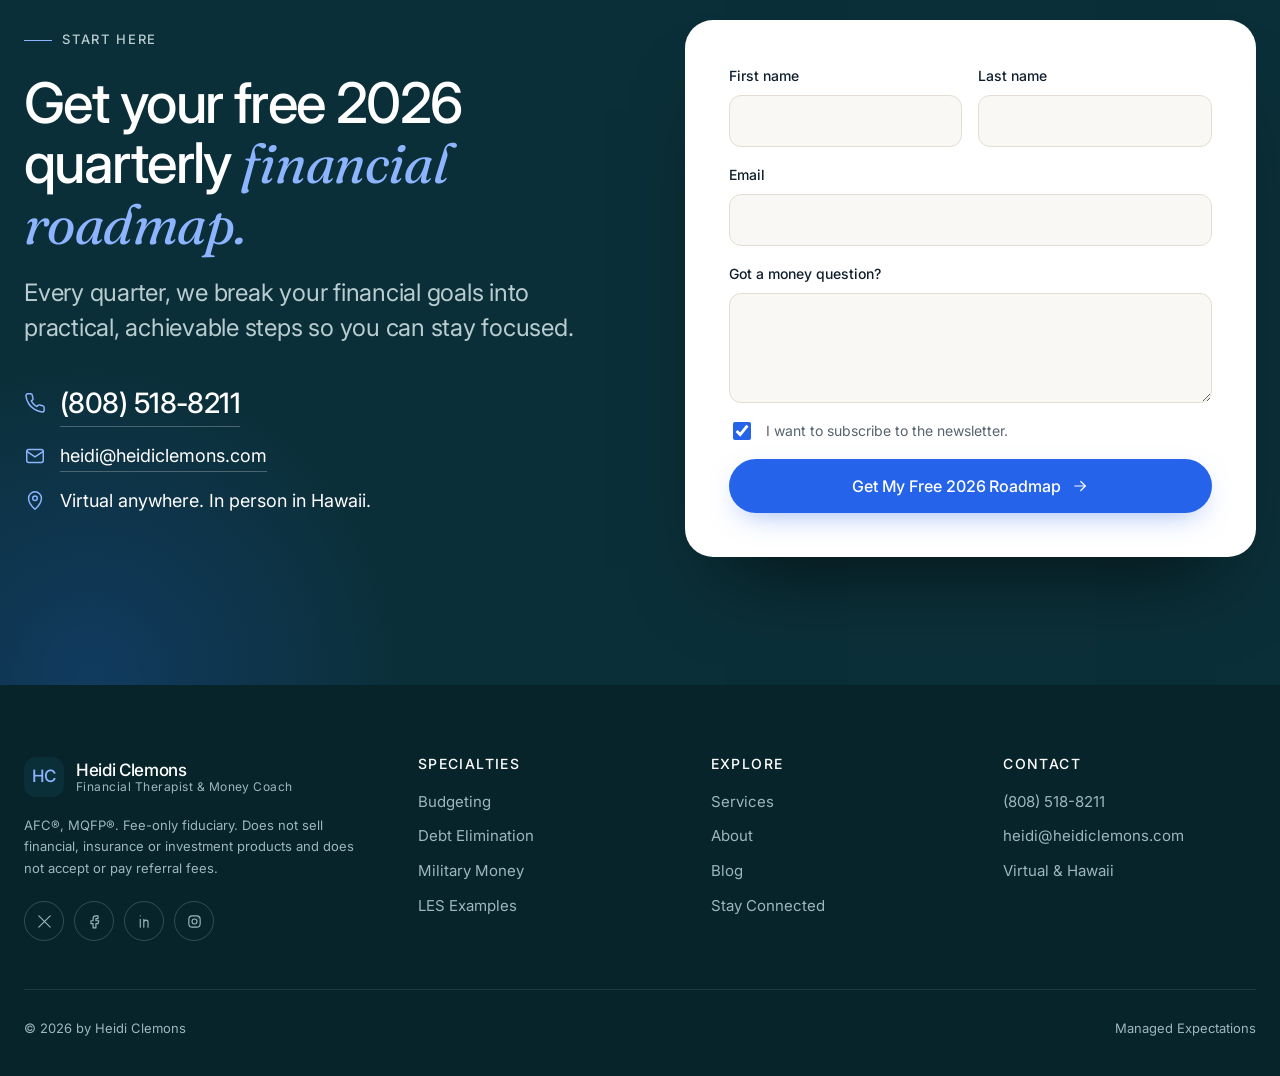
==== commit 8f1d73bb: "Use headshot in portrait blocks Co-Authored-By: Claude Sonnet 5.5 <noreply@anthropic.com>" ====
--- a/index.html
+++ b/index.html
@@ -96,7 +96,7 @@
 </div></section>
 
 <section><div class="wrap split">
-  <div class="portrait rv"><span class="initials">Heidi</span><small>Heidi Clemons, AFC®, MQFP®</small></div>
+  <div class="portrait rv"><img src="assets/headshot.jpg" alt="Heidi Clemons" loading="lazy"><small>Heidi Clemons, AFC®, MQFP®</small></div>
   <div class="rv"><span class="eyebrow">Hello, I’m Heidi</span><h2>Your money story shapes <em class="accent">your money habits.</em></h2>
     <p class="subhead" style="margin:24px 0">I help people understand the habits and behaviors behind their money, then build a plan that works.</p>
     <ul class="checks"><li><svg viewBox="0 0 24 24" fill="none" stroke="currentColor" stroke-width="1.6" stroke-linecap="round" stroke-linejoin="round" aria-hidden="true"><circle cx="12" cy="12" r="9"/><path d="M8 12.5l3 3 5-6"/></svg><span>Grew up with limited money, so I know how financial trauma shapes decisions.</span></li><li><svg viewBox="0 0 24 24" fill="none" stroke="currentColor" stroke-width="1.6" stroke-linecap="round" stroke-linejoin="round" aria-hidden="true"><circle cx="12" cy="12" r="9"/><path d="M8 12.5l3 3 5-6"/></svg><span>Active-duty military spouse with 25+ years of community involvement.</span></li><li><svg viewBox="0 0 24 24" fill="none" stroke="currentColor" stroke-width="1.6" stroke-linecap="round" stroke-linejoin="round" aria-hidden="true"><circle cx="12" cy="12" r="9"/><path d="M8 12.5l3 3 5-6"/></svg><span>Accredited Financial Counselor and Military Qualified Financial Planner.</span></li></ul>
--- a/assets/style.css
+++ b/assets/style.css
@@ -9,7 +9,7 @@
   --line: #e4ded2;
   --deep: #0b2f38;
   --deep-2: #12414c;
-  --accent: #c9a36a;
+  --accent: #2563eb;
   --accent-soft: #e9d9bd;
   --cta: #2563eb;
   --cta-hover: #1d4ed8;
@@ -115,7 +115,7 @@
 .hero { padding: clamp(48px, 7vw, 96px) 0 clamp(72px, 9vw, 130px); position: relative; overflow: hidden; }
 .hero::before {
   content: ''; position: absolute; width: 780px; height: 780px; right: -240px; top: -260px; border-radius: 50%;
-  background: radial-gradient(circle, rgba(201,163,106,.28), transparent 65%); pointer-events: none;
+  background: radial-gradient(circle, rgba(37,99,235,.28), transparent 65%); pointer-events: none;
 }
 .hero-grid { display: grid; grid-template-columns: 1.15fr .85fr; gap: 64px; align-items: center; position: relative; }
 .hero h1 { margin-bottom: 28px; }
@@ -132,7 +132,7 @@
 .road-card .tag { font-size: 13px; letter-spacing: .12em; text-transform: uppercase; color: var(--accent); }
 .road-card h3 { margin: 10px 0 28px; font-size: 28px; color: #fff; }
 .road { position: relative; display: grid; gap: 22px; padding-left: 34px; }
-.road::before { content: ''; position: absolute; left: 7px; top: 8px; bottom: 8px; width: 1px; background: linear-gradient(var(--accent), rgba(201,163,106,.15)); }
+.road::before { content: ''; position: absolute; left: 7px; top: 8px; bottom: 8px; width: 1px; background: linear-gradient(var(--accent), rgba(37,99,235,.15)); }
 .stop { position: relative; }
 .stop::before { content: ''; position: absolute; left: -34px; top: 5px; width: 15px; height: 15px; border-radius: 50%; background: var(--deep); border: 2px solid var(--accent); }
 .stop b { display: block; font-weight: 500; font-size: 17px; }
@@ -172,7 +172,7 @@
 }
 .icon svg { width: 24px; height: 24px; }
 .dark .card { background: rgba(255,255,255,.05); border-color: rgba(255,255,255,.12); }
-.dark .icon { background: rgba(201,163,106,.18); color: var(--accent); }
+.dark .icon { background: rgba(37,99,235,.18); color: var(--accent); }
 .card .link { margin-top: auto; align-self: flex-start; }
 
 /* Split */
@@ -182,7 +182,7 @@
   background: linear-gradient(160deg, var(--deep-2), var(--deep));
   display: grid; place-items: center; color: var(--accent);
 }
-.portrait::before { content: ''; position: absolute; inset: 0; background: radial-gradient(circle at 70% 20%, rgba(201,163,106,.35), transparent 55%); }
+.portrait::before { content: ''; position: absolute; inset: 0; background: radial-gradient(circle at 70% 20%, rgba(37,99,235,.35), transparent 55%); }
 .portrait .initials { font: 400 clamp(90px, 14vw, 180px)/1 var(--serif); font-style: italic; position: relative; }
 .portrait small { position: absolute; left: 24px; bottom: 22px; color: #a9c0c5; font-size: 13px; letter-spacing: .08em; text-transform: uppercase; }
 .checks { list-style: none; padding: 0; margin: 28px 0 36px; display: grid; gap: 14px; }
@@ -222,7 +222,7 @@
 .page-hero { padding: clamp(56px, 8vw, 110px) 0 clamp(40px, 6vw, 80px); position: relative; overflow: hidden; }
 .page-hero::after {
   content: ''; position: absolute; width: 560px; height: 560px; right: -160px; top: -240px; border-radius: 50%;
-  background: radial-gradient(circle, rgba(201,163,106,.25), transparent 65%);
+  background: radial-gradient(circle, rgba(37,99,235,.25), transparent 65%);
 }
 .page-hero h1 { font-size: clamp(42px, 6.2vw, 72px); max-width: 17ch; margin-bottom: 24px; }
 .page-hero .subhead { max-width: 40ch; margin-bottom: 34px; }
@@ -258,7 +258,7 @@
 
 /* Bottom form */
 .connect { background: var(--deep); color: #fff; position: relative; overflow: hidden; }
-.connect::before { content: ''; position: absolute; width: 700px; height: 700px; left: -260px; bottom: -340px; border-radius: 50%; background: radial-gradient(circle, rgba(201,163,106,.22), transparent 65%); }
+.connect::before { content: ''; position: absolute; width: 700px; height: 700px; left: -260px; bottom: -340px; border-radius: 50%; background: radial-gradient(circle, rgba(37,99,235,.22), transparent 65%); }
 .connect-grid { display: grid; grid-template-columns: 1fr 1fr; gap: clamp(40px, 7vw, 100px); align-items: start; position: relative; }
 .connect h2 { color: #fff; margin-bottom: 22px; }
 .connect p { color: #b9ccd0; }
@@ -367,3 +367,8 @@
 .headshot { aspect-ratio: 1/1; }
 .benefits { margin-top: 28px; }
 .headshot { height: auto; }
+
+/* Accent text is blue; lighter blue on dark surfaces for contrast */
+.dark, .connect, .road-card { --accent: #8db4ff; }
+.logo-mark { color: #8db4ff; }
+.hero::before, .page-hero::after { background: radial-gradient(circle, rgba(37,99,235,.14), transparent 65%); }
